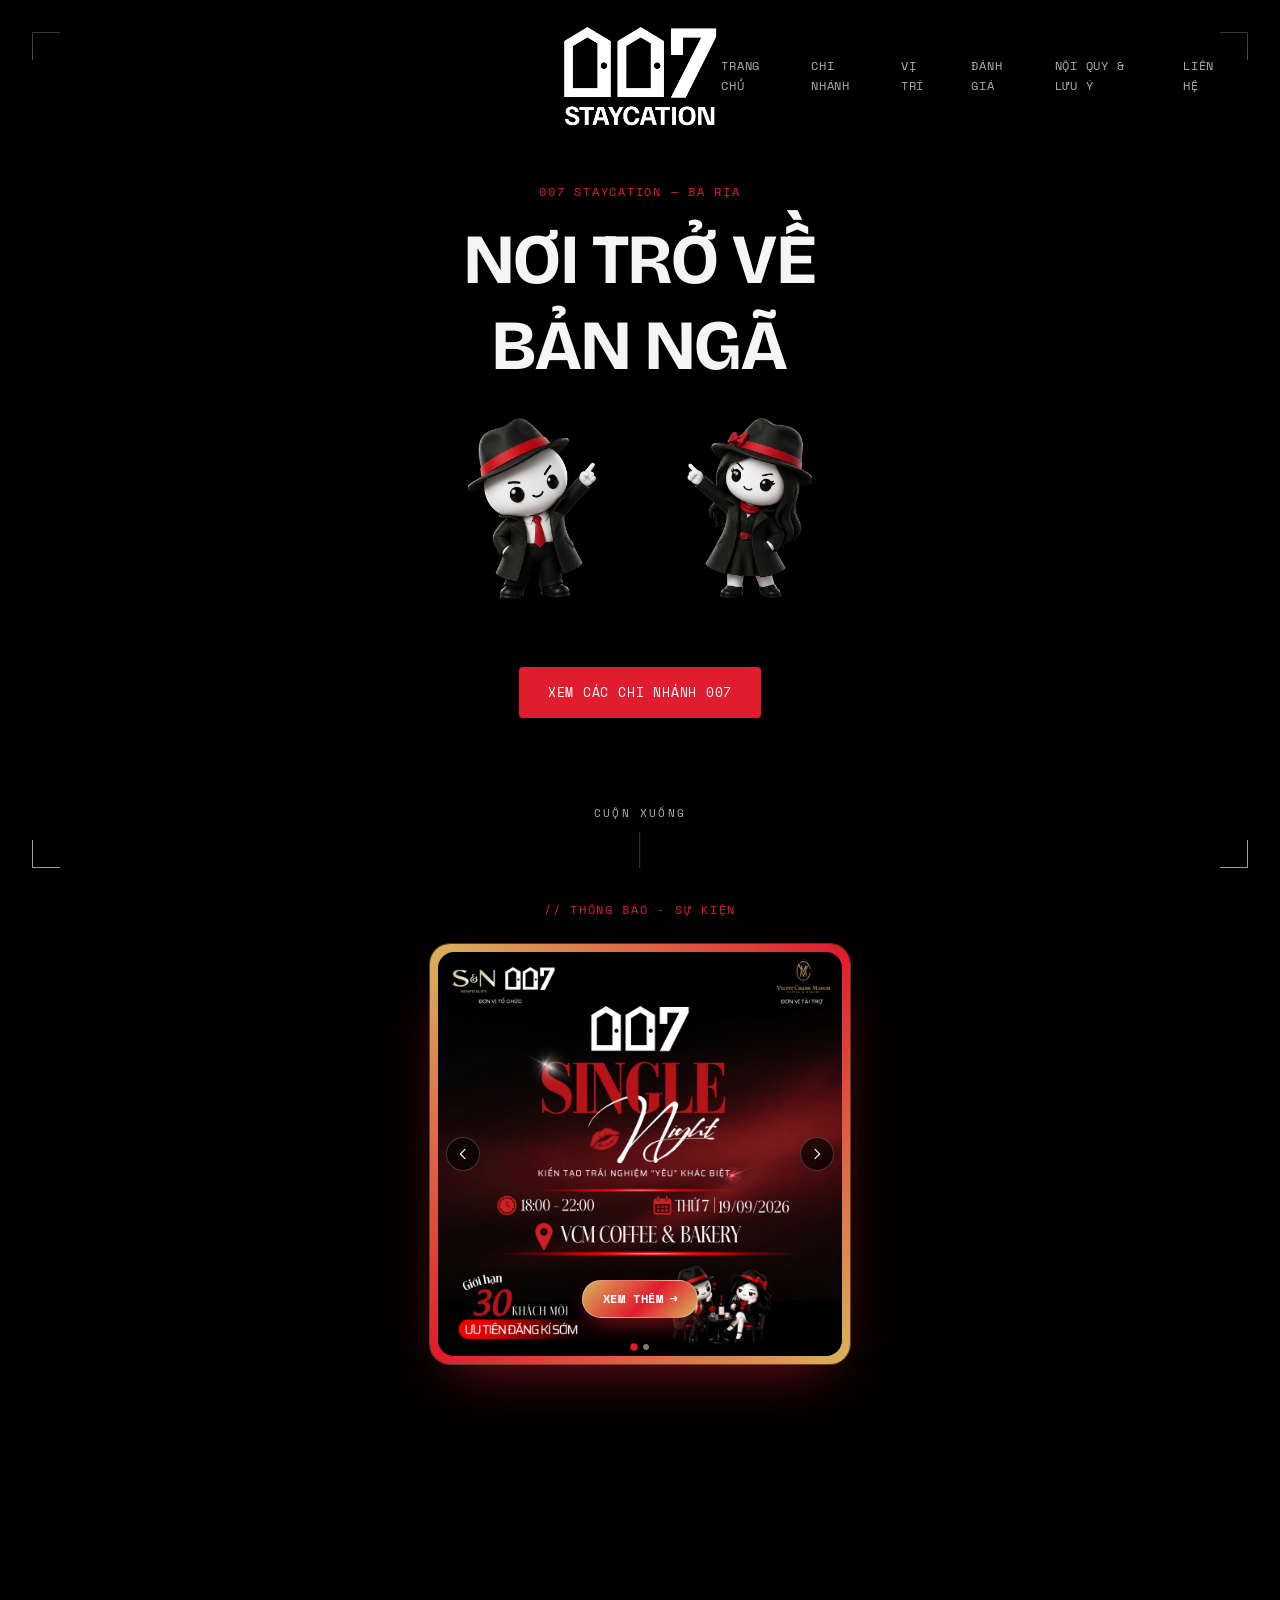
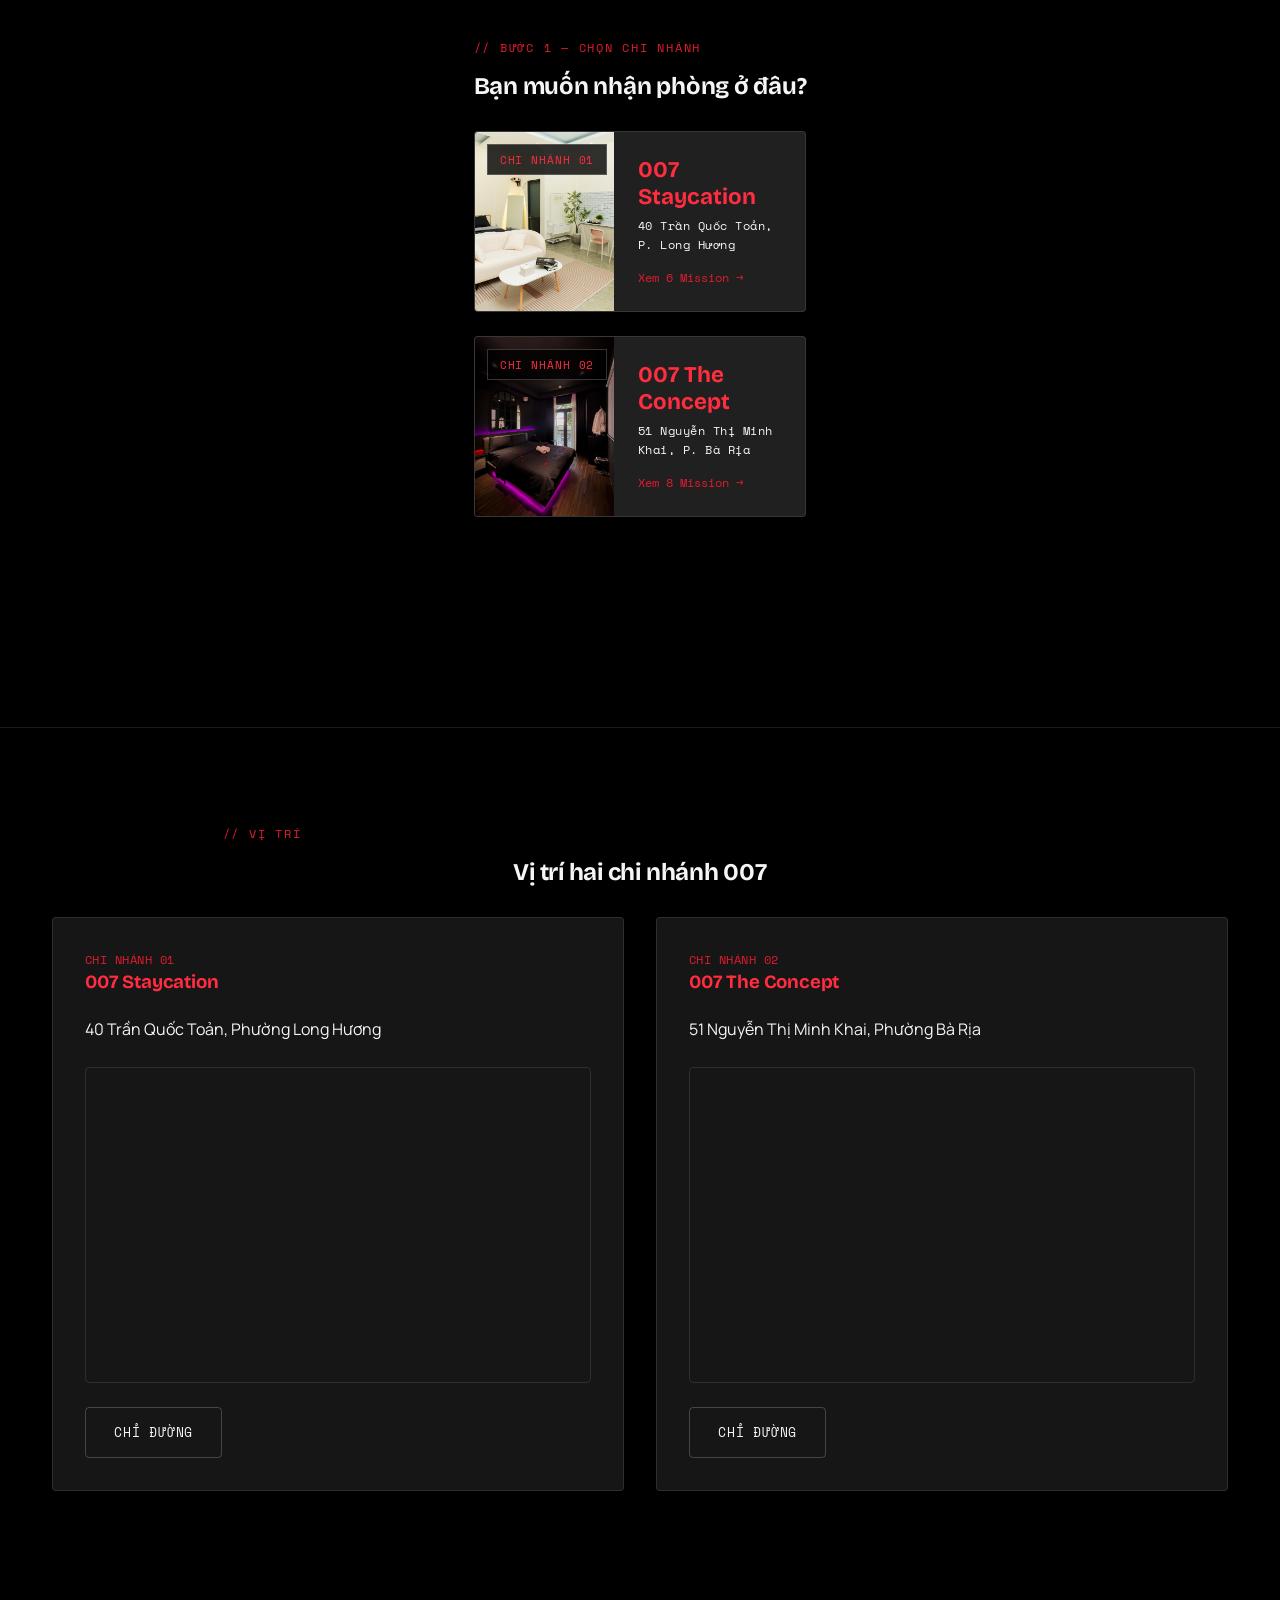
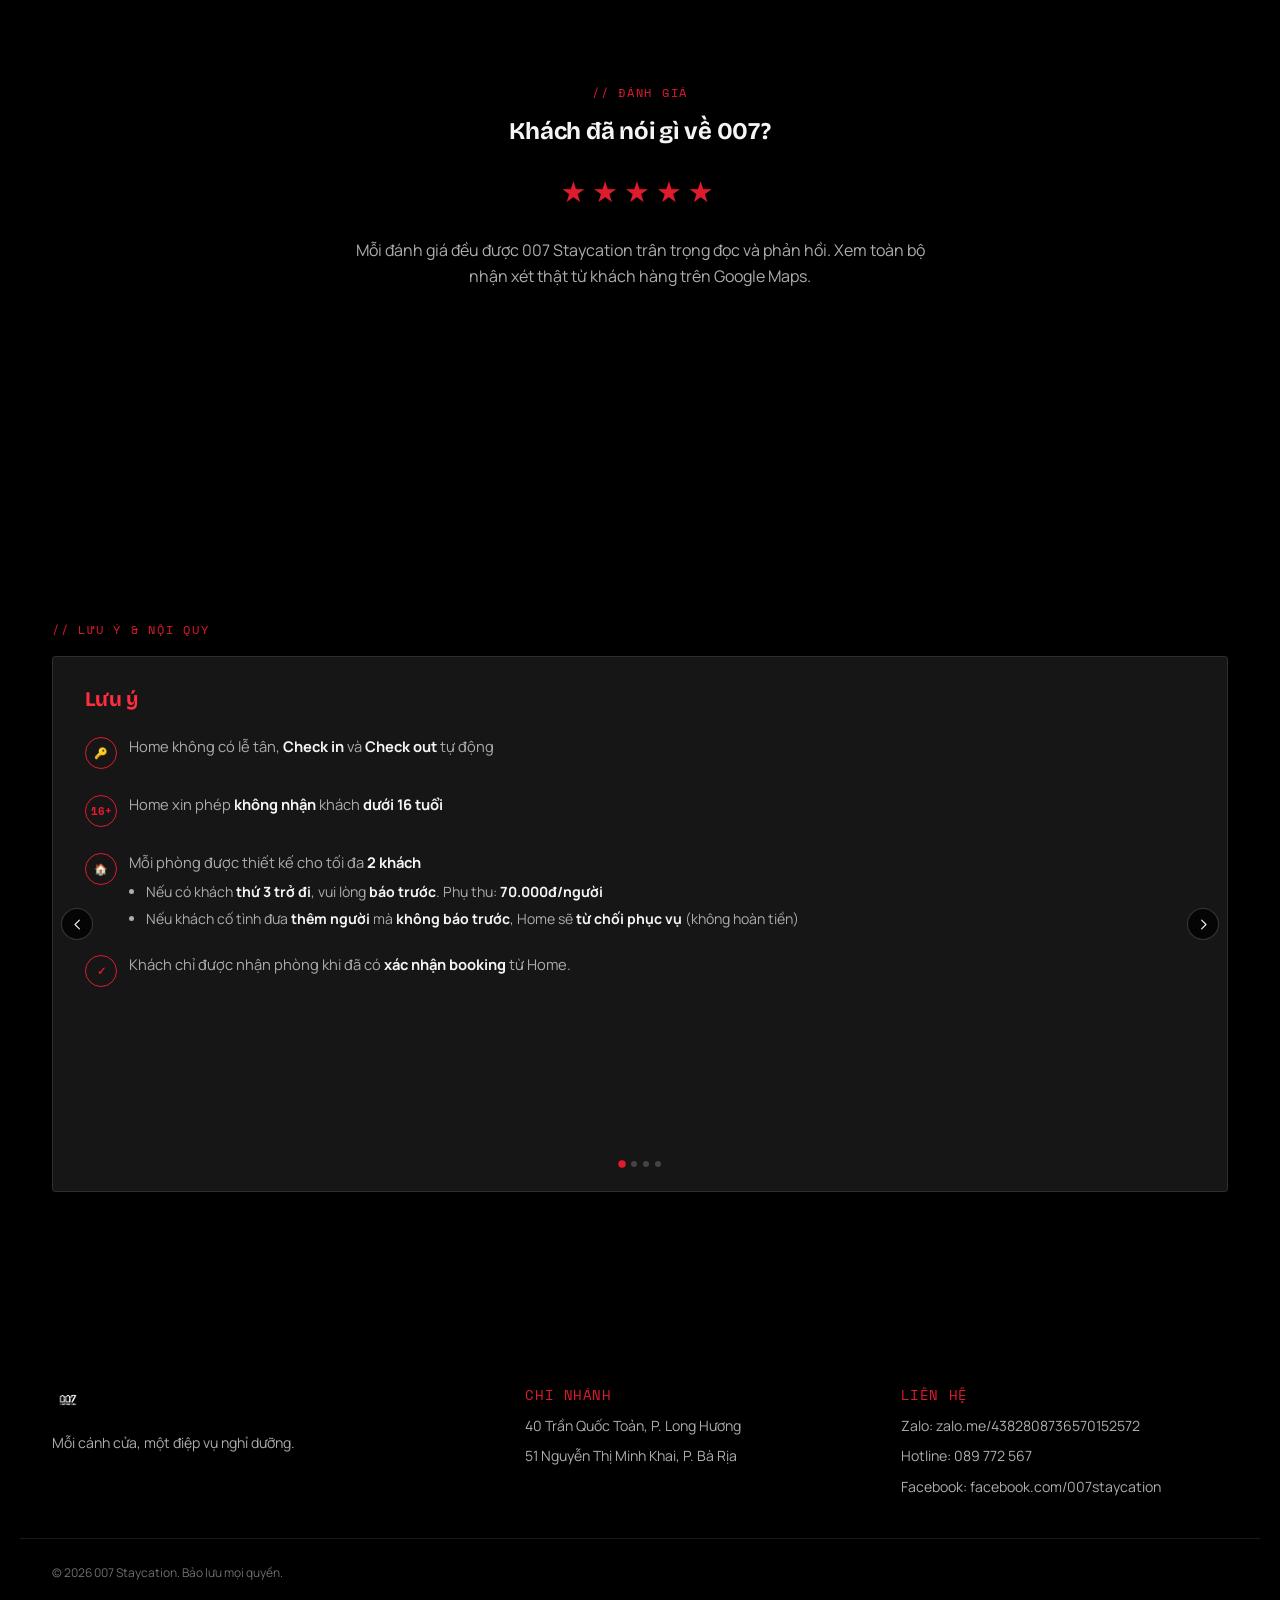
==== index.html @ 2ad13563 "Link the notice banner's mascot slide to the 007 Single Night event Adds prev/next arrows and dots s" ====
<!DOCTYPE html>
<html lang="vi">
<head>
<meta charset="UTF-8">
<meta name="viewport" content="width=device-width, initial-scale=1.0">
<title>007 Staycation — Bà Rịa | Mỗi cánh cửa, một điệp vụ nghỉ dưỡng</title>
<meta name="description" content="007 Staycation tại Bà Rịa — 2 chi nhánh, các phòng Mission 001-006, 007 DNA, 007 SOUL. Đặt phòng qua Zalo hoặc Facebook.">
<link rel="icon" href="assets/images/logo.png">
<link rel="preconnect" href="https://fonts.googleapis.com">
<link rel="preconnect" href="https://fonts.gstatic.com" crossorigin>
<link href="https://fonts.googleapis.com/css2?family=Bricolage+Grotesque:opsz,wght@12..96,400..800&family=Manrope:wght@400;500;600;700;800&family=Space+Mono:wght@400;700&display=swap" rel="stylesheet">
<link rel="stylesheet" href="css/style.css?v=14">
</head>
<body>

<div class="grain"></div>

<!-- NAV -->
<header class="nav" id="nav">
  <div class="nav__inner">
    <a href="#top" class="nav__brand">
      <img src="assets/images/logo-nav.png" alt="007 Staycation" class="nav__logo">
    </a>
    <nav class="nav__links" id="navLinks">
      <button class="nav__links-close" id="navLinksClose" aria-label="Đóng menu">✕</button>
      <a href="#top">Trang chủ</a>
      <a href="#missions">Chi nhánh</a>
      <a href="#location">Vị trí</a>
      <a href="#reviews">Đánh giá</a>
      <a href="#lien-quy-dinh">Nội quy &amp; Lưu ý</a>
      <a href="#lien-he">Liên hệ</a>
    </nav>
    <button class="nav__toggle" id="navToggle" aria-label="Mở menu" aria-expanded="false">
      <span></span><span></span><span></span>
    </button>
  </div>
</header>

<div id="homeView">

<!-- HERO -->
<section class="hero" id="top">
  <div class="hud-corners" aria-hidden="true">
    <span class="hud-corner hud-corner--tl"></span>
    <span class="hud-corner hud-corner--tr"></span>
    <span class="hud-corner hud-corner--bl"></span>
    <span class="hud-corner hud-corner--br"></span>
  </div>

  <div class="hero__content">
    <p class="tag reveal-line">007 STAYCATION — BÀ RỊA</p>
    <h1 class="hero__title">
      <span class="reveal-line"><span>NƠI TRỞ VỀ</span></span>
      <span class="reveal-line"><span>BẢN NGÃ</span></span>
    </h1>
    <img class="hero__mascot" src="assets/images/mascot-point-cropped.png" alt="007 Staycation">
    <div class="hero__actions reveal-line">
      <span>
        <a href="#missions" class="btn btn--primary">Xem các chi nhánh 007</a>
      </span>
    </div>
  </div>

  <a href="#missions" class="hero__scroll" aria-label="Cuộn xuống">
    <span class="hero__scroll-label">CUỘN XUỐNG</span>
    <span class="hero__scroll-line"></span>
  </a>
</section>

<!-- HOLIDAY PRICE-ADJUSTMENT NOTICE -->
<section class="notice">
  <div class="section-inner notice__inner">
    <p class="tag reveal-up">// THÔNG BÁO - SỰ KIỆN</p>
    <div class="notice__frame reveal-up">
      <div class="notice__slides">
        <a class="notice__slide notice__slide--link is-active" href="https://007-single-night.vercel.app" target="_blank" rel="noopener" aria-label="Đăng ký sự kiện 007 Single Night">
          <img src="assets/images/single-night-event-poster.webp" alt="007 Single Night — sự kiện kết nối độc thân, Thứ 7 19/09/2026, 18:00–22:00 tại VCM Coffee & Bakery, giới hạn 30 khách mời" loading="lazy">
          <span class="notice__cta">Xem thêm <span aria-hidden="true">→</span></span>
        </a>
        <img class="notice__slide" src="assets/images/holiday-notice-29-8-v2.jpg" alt="Thông báo điều chỉnh giá dịp lễ 2/9: tăng 20% so với giá cuối tuần, áp dụng từ Thứ Bảy 29.08.2026 đến hết Thứ Tư 02.09.2026" loading="lazy">
      </div>
      <button class="notice__arrow notice__arrow--prev" aria-label="Ảnh trước">
        <svg viewBox="0 0 24 24" fill="none"><path d="M15 5l-7 7 7 7" stroke="currentColor" stroke-width="1.8" stroke-linecap="round" stroke-linejoin="round"/></svg>
      </button>
      <button class="notice__arrow notice__arrow--next" aria-label="Ảnh sau">
        <svg viewBox="0 0 24 24" fill="none"><path d="M9 5l7 7-7 7" stroke="currentColor" stroke-width="1.8" stroke-linecap="round" stroke-linejoin="round"/></svg>
      </button>
      <div class="notice__dots">
        <span class="notice__dot is-active"></span>
        <span class="notice__dot"></span>
      </div>
    </div>
  </div>
</section>

<!-- MISSIONS / ROOMS -->
<section class="missions" id="missions">
  <div class="section-inner">

    <!-- STEP 1 — pick a branch -->
    <div class="branch-select" id="branchSelect">
      <p class="tag reveal-up">// BƯỚC 1 — CHỌN CHI NHÁNH</p>
      <h2 class="reveal-up">Bạn muốn nhận phòng ở đâu?</h2>
      <div class="branch-cards">
        <button class="branch-card reveal-up" data-branch="cn1">
          <span class="branch-card__media">
            <img class="branch-card__slide is-active" src="assets/images/rooms/cn1/mission-001-1.jpg" alt="007 Staycation — Mission 001" loading="lazy">
            <img class="branch-card__slide" src="assets/images/rooms/cn1/mission-002-1.jpg" alt="007 Staycation — Mission 002" loading="lazy">
            <img class="branch-card__slide" src="assets/images/rooms/cn1/mission-003-1.jpg" alt="007 Staycation — Mission 003" loading="lazy">
            <img class="branch-card__slide" src="assets/images/rooms/cn1/mission-004-1.jpg" alt="007 Staycation — Mission 004" loading="lazy">
            <img class="branch-card__slide" src="assets/images/rooms/cn1/mission-005-1.jpg" alt="007 Staycation — Mission 005" loading="lazy">
            <img class="branch-card__slide" src="assets/images/rooms/cn1/mission-006-1.jpg" alt="007 Staycation — Mission 006" loading="lazy">
            <span class="branch-card__badge mono">CHI NHÁNH 01</span>
          </span>
          <span class="branch-card__body">
            <span class="branch-card__name">007 Staycation</span>
            <span class="branch-card__addr mono">40 Trần Quốc Toản, P. Long Hương</span>
            <span class="branch-card__cta">Xem 6 Mission →</span>
          </span>
        </button>
        <img class="branch-select__mascot" src="assets/images/mascot-hero-cropped.png" alt="007 Staycation">
        <button class="branch-card reveal-up" data-branch="cn2">
          <span class="branch-card__media">
            <img class="branch-card__slide is-active" src="assets/images/rooms/cn2/mission-001-1.jpg" alt="007 The Concept — Mission 001" loading="lazy">
            <img class="branch-card__slide" src="assets/images/rooms/cn2/mission-002-1.jpg" alt="007 The Concept — Mission 002" loading="lazy">
            <img class="branch-card__slide" src="assets/images/rooms/cn2/mission-003-1.jpg" alt="007 The Concept — Mission 003" loading="lazy">
            <img class="branch-card__slide" src="assets/images/rooms/cn2/mission-004-1.jpg" alt="007 The Concept — Mission 004" loading="lazy">
            <img class="branch-card__slide" src="assets/images/rooms/cn2/mission-005-1.jpg" alt="007 The Concept — Mission 005" loading="lazy">
            <img class="branch-card__slide" src="assets/images/rooms/cn2/mission-006-1.jpg" alt="007 The Concept — Mission 006" loading="lazy">
            <img class="branch-card__slide" src="assets/images/rooms/cn2/007-dna-1.jpg" alt="007 The Concept — 007 DNA" loading="lazy">
            <img class="branch-card__slide" src="assets/images/rooms/cn2/007-soul-1.jpg" alt="007 The Concept — 007 SOUL" loading="lazy">
            <span class="branch-card__badge mono">CHI NHÁNH 02</span>
          </span>
          <span class="branch-card__body">
            <span class="branch-card__name">007 The Concept</span>
            <span class="branch-card__addr mono">51 Nguyễn Thị Minh Khai, P. Bà Rịa</span>
            <span class="branch-card__cta">Xem 8 Mission →</span>
          </span>
        </button>
      </div>
    </div>

  </div>
</section>

<section class="location-intro" id="location">
  <div class="section-inner location-intro__inner">
    <p class="tag reveal-up">// VỊ TRÍ</p>
  </div>
</section>

<!-- LOCATION -->
<section class="location">
  <div class="section-inner">
    <h2 class="reveal-up">Vị trí hai chi nhánh 007</h2>
    <div class="location-grid">
      <div class="location-card reveal-up">
        <p class="mono">CHI NHÁNH 01</p>
        <h3>007 Staycation</h3>
        <p class="location-card__addr">40 Trần Quốc Toản, Phường Long Hương</p>
        <div class="location-card__map">
          <iframe loading="lazy" src="https://www.google.com/maps?q=40+Tr%E1%BA%A7n+Qu%E1%BB%91c+To%E1%BA%A3n%2C+Ph%C6%B0%E1%BB%9Dng+Long+H%C6%B0%C6%A1ng%2C+B%C3%A0+R%E1%BB%8Ba&output=embed" width="100%" height="100%" style="border:0" allowfullscreen referrerpolicy="no-referrer-when-downgrade"></iframe>
        </div>
        <a class="btn btn--ghost" target="_blank" rel="noopener" href="https://www.google.com/maps/search/?api=1&query=40+Tr%E1%BA%A7n+Qu%E1%BB%91c+To%E1%BA%A3n%2C+Ph%C6%B0%E1%BB%9Dng+Long+H%C6%B0%C6%A1ng%2C+B%C3%A0+R%E1%BB%8Ba">Chỉ đường</a>
      </div>
      <div class="location-card reveal-up">
        <p class="mono">CHI NHÁNH 02</p>
        <h3>007 The Concept</h3>
        <p class="location-card__addr">51 Nguyễn Thị Minh Khai, Phường Bà Rịa</p>
        <div class="location-card__map">
          <iframe loading="lazy" src="https://www.google.com/maps?q=51+Nguy%E1%BB%85n+Th%E1%BB%8B+Minh+Khai%2C+Ph%C6%B0%E1%BB%9Dng+B%C3%A0+R%E1%BB%8Ba&output=embed" width="100%" height="100%" style="border:0" allowfullscreen referrerpolicy="no-referrer-when-downgrade"></iframe>
        </div>
        <a class="btn btn--ghost" target="_blank" rel="noopener" href="https://www.google.com/maps/place/007+THE+CONCEPT/@10.4949087,107.1770047,21z/data=!4m6!3m5!1s0x3175730e86748ba3:0x7bed665c73b1c5c8!8m2!3d10.4949997!4d107.1770003!16s%2Fg%2F11zgdgc2ll?entry=ttu&g_ep=EgoyMDI2MDcxOS4wIKXMDSoASAFQAw%3D%3D">Chỉ đường</a>
      </div>
    </div>
  </div>
</section>

<!-- REVIEWS -->
<section class="reviews" id="reviews">
  <div class="section-inner reviews__inner">
    <p class="tag reveal-up">// ĐÁNH GIÁ</p>
    <h2 class="reveal-up">Khách đã nói gì về 007?</h2>
    <div class="reviews__stars reveal-up" aria-hidden="true">★★★★★</div>
    <p class="reveal-up">Mỗi đánh giá đều được 007 Staycation trân trọng đọc và phản hồi. Xem toàn bộ nhận xét thật từ khách hàng trên Google Maps.</p>
    <div class="reviews__actions reveal-up">
      <a class="btn btn--primary" target="_blank" rel="noopener" href="https://www.google.com/maps/search/?api=1&query=007+Staycation+B%C3%A0+R%E1%BB%8Ba+Tr%E1%BA%A7n+Qu%E1%BB%91c+To%E1%BA%A3n">Đánh giá — 007 STAYCATION</a>
      <a class="btn btn--primary" target="_blank" rel="noopener" href="https://www.google.com/maps/place/007+THE+CONCEPT/@10.4949087,107.1770047,21z/data=!4m6!3m5!1s0x3175730e86748ba3:0x7bed665c73b1c5c8!8m2!3d10.4949997!4d107.1770003!16s%2Fg%2F11zgdgc2ll?entry=ttu&g_ep=EgoyMDI2MDcxOS4wIKXMDSoASAFQAw%3D%3D">Đánh giá — 007 THE CONCEPT</a>
    </div>
  </div>
</section>

<!-- LƯU Ý & NỘI QUY — same swipeable carousel as on each branch's rooms
     page, also surfaced here so visitors can check policies before ever
     picking a branch. -->
<section class="rules section-inner" id="lien-quy-dinh">
  <p class="tag reveal-up">// LƯU Ý &amp; NỘI QUY</p>
  <div class="rules-carousel">
    <div class="rules-carousel__track">

      <div class="rules-carousel__slide">
        <h3 class="rules-carousel__title">Lưu ý</h3>
        <ul class="rules-list rules-list--icons">
          <li><span class="rules-icon">🔑</span><span>Home không có lễ tân, <strong>Check in</strong> và <strong>Check out</strong> tự động</span></li>
          <li><span class="rules-icon">16+</span><span>Home xin phép <strong>không nhận</strong> khách <strong>dưới 16 tuổi</strong></span></li>
          <li><span class="rules-icon">🏠</span><span>Mỗi phòng được thiết kế cho tối đa <strong>2 khách</strong>
            <ul class="rules-sublist">
              <li>Nếu có khách <strong>thứ 3 trở đi</strong>, vui lòng <strong>báo trước</strong>. Phụ thu: <strong>70.000đ/người</strong></li>
              <li>Nếu khách cố tình đưa <strong>thêm người</strong> mà <strong>không báo trước</strong>, Home sẽ <strong>từ chối phục vụ</strong> (không hoàn tiền)</li>
            </ul>
          </span></li>
          <li><span class="rules-icon">✓</span><span>Khách chỉ được nhận phòng khi đã có <strong>xác nhận booking</strong> từ Home.</span></li>
        </ul>
      </div>

      <div class="rules-carousel__slide">
        <h3 class="rules-carousel__title">Nội quy</h3>
        <ol class="rules-list rules-list--numbered">
          <li><strong>CHECK IN - CHECK OUT</strong>
            <ul class="rules-sublist">
              <li><strong>Vui lòng</strong> cung cấp ảnh CCCD của 2 khách để làm thủ tục check-in</li>
              <li><strong>Check out đúng giờ</strong> — để tránh ảnh hưởng đến khách sau</li>
              <li>Check-out trễ (từ 10 phút trở lên): <strong>Phụ thu</strong> theo BẢNG PHỤ THU &amp; XỬ LÝ PHÁT SINH</li>
              <li>Khi check-out, <strong>vui lòng</strong> quay video tình trạng phòng để xác nhận, giúp tránh phát sinh không đáng có</li>
              <li>Trường hợp phát sinh vệ sinh đặc biệt sau check-out sẽ áp dụng theo mức xử lý theo BẢNG PHỤ THU &amp; XỬ LÝ PHÁT SINH</li>
            </ul>
          </li>
          <li><strong>KHÔNG vi phạm pháp luật</strong>
            <ul class="rules-sublist">
              <li><strong>KHÔNG</strong> sử dụng, tàng trữ chất kích thích, mại dâm, cờ bạc hoặc bất kỳ hành vi vi phạm pháp luật nào tại 007 Staycation.</li>
            </ul>
          </li>
          <li><strong>KHÔNG hút thuốc, sử dụng chất gây cháy nổ trong phòng</strong>
            <ul class="rules-sublist">
              <li>Nếu hút thuốc trong phòng: <strong>Phạt</strong> theo BẢNG PHỤ THU &amp; XỬ LÝ PHÁT SINH</li>
            </ul>
          </li>
        </ol>
      </div>

      <div class="rules-carousel__slide">
        <h3 class="rules-carousel__title">Nội quy (tiếp theo)</h3>
        <ol class="rules-list rules-list--numbered" start="4">
          <li><strong>NGHIÊM CẤM</strong> sử dụng vape, thuốc lá điện tử trong toàn bộ khu vực tại 007 Staycation
            <ul class="rules-sublist">
              <li>Nếu phát hiện, Home có quyền ngưng phục vụ và phối hợp cơ quan chức năng xử lý khi cần thiết</li>
            </ul>
          </li>
          <li><strong>Nấu ăn &amp; vệ sinh</strong>
            <ul class="rules-sublist">
              <li><strong>KHÔNG</strong> nấu ăn trong phòng (trừ phòng có bếp)</li>
              <li>Nếu sử dụng bếp, vui lòng giữ gìn vệ sinh, rửa sạch dụng cụ bếp và dọn dẹp sau khi sử dụng.</li>
            </ul>
          </li>
          <li><strong>Giữ gìn không gian chung</strong>
            <ul class="rules-sublist">
              <li><strong>KHÔNG</strong> mang đồ ăn nặng mùi, dầu mỡ lên giường, chăn, gối, thảm, rèm</li>
              <li><strong>Vui lòng</strong> bỏ rác đúng nơi quy định, không xả rác trong phòng, ban công và khu vực chung.</li>
              <li>Nếu phát sinh mùi hoặc vết bẩn khó xử lý: Phụ thu theo BẢNG PHỤ THU &amp; XỬ LÝ PHÁT SINH</li>
            </ul>
          </li>
          <li><strong>Nội thất &amp; tài sản</strong>
            <ul class="rules-sublist">
              <li><strong>KHÔNG</strong> tự ý di chuyển, thay đổi kết cấu, đóng đinh, dán keo hoặc treo đồ lên tường</li>
              <li>Nếu hư hỏng hoặc mất tài sản: <strong>bồi thường</strong> theo BẢNG PHỤ THU &amp; XỬ LÝ PHÁT SINH</li>
            </ul>
          </li>
        </ol>
      </div>

      <div class="rules-carousel__slide">
        <h3 class="rules-carousel__title">Bảng phụ thu &amp; xử lý phát sinh</h3>
        <ol class="rules-list rules-list--numbered">
          <li><strong>CHECK-IN / CHECK-OUT</strong>
            <ul class="rules-sublist">
              <li>Check-out trễ (từ 10 phút trở lên): Phụ thu <strong>100.000đ</strong></li>
            </ul>
          </li>
          <li><strong>VỆ SINH &amp; KHỬ MÙI</strong>
            <ul class="rules-sublist">
              <li>Ga giường/ chăn/ gối dính máu hoặc vết bẩn khó tẩy: <strong>200.000đ/món</strong></li>
              <li>Nệm dính máu hoặc vết bẩn khó tẩy: <strong>300.000đ/lần vệ sinh</strong></li>
              <li>Khăn dính máu hoặc vết bẩn khó tẩy: <strong>100.000đ/món</strong></li>
              <li>Hút thuốc trong phòng: <strong>300.000đ/lần</strong></li>
              <li>Phát sinh mùi nặng trong phòng (đồ ăn, dầu mỡ, chất gây mùi,...): Phụ thu theo mức độ xử lý thực tế</li>
            </ul>
          </li>
          <li><strong>THIẾT BỊ &amp; NỘI THẤT</strong>
            <ul class="rules-sublist">
              <li>Làm bể hoặc hư hỏng thiết bị điện tử / nội thất / đồ gia dụng: Tính theo chi phí sửa chữa hoặc thay mới thực tế</li>
              <li>Làm mất tài sản, vật dụng trong phòng: Bồi thường theo giá trị thực tế</li>
              <li>Tự ý thay đổi bố cục, dán keo, đóng đinh hoặc tác động lên tường / nội thất: Phụ thu theo tình trạng khắc phục thực tế</li>
            </ul>
          </li>
        </ol>
      </div>

    </div>
    <button class="rules-carousel__arrow rules-carousel__arrow--prev" aria-label="Trang trước">
      <svg viewBox="0 0 24 24" fill="none"><path d="M15 5l-7 7 7 7" stroke="currentColor" stroke-width="1.8" stroke-linecap="round" stroke-linejoin="round"/></svg>
    </button>
    <button class="rules-carousel__arrow rules-carousel__arrow--next" aria-label="Trang sau">
      <svg viewBox="0 0 24 24" fill="none"><path d="M9 5l7 7-7 7" stroke="currentColor" stroke-width="1.8" stroke-linecap="round" stroke-linejoin="round"/></svg>
    </button>
    <div class="rules-carousel__dots">
      <span class="rules-carousel__dot is-active"></span>
      <span class="rules-carousel__dot"></span>
      <span class="rules-carousel__dot"></span>
      <span class="rules-carousel__dot"></span>
    </div>
  </div>
</section>

<!-- FOOTER -->
<footer class="footer">
  <div class="section-inner footer__grid">
    <div>
      <img src="assets/images/logo.png" alt="007 Staycation" class="footer__logo">
      <p>Mỗi cánh cửa, một điệp vụ nghỉ dưỡng.</p>
    </div>
    <div>
      <p class="mono footer__heading">CHI NHÁNH</p>
      <p>40 Trần Quốc Toản, P. Long Hương</p>
      <p>51 Nguyễn Thị Minh Khai, P. Bà Rịa</p>
    </div>
    <div id="lien-he">
      <p class="mono footer__heading">LIÊN HỆ</p>
      <p><a href="https://zalo.me/4382808736570152572" target="_blank" rel="noopener">Zalo: zalo.me/4382808736570152572</a></p>
      <p><a href="tel:089772567">Hotline: 089 772 567</a></p>
      <p><a href="https://www.facebook.com/007staycation" target="_blank" rel="noopener">Facebook: facebook.com/007staycation</a></p>
    </div>
  </div>
  <div class="section-inner footer__bottom">
    <p>© 2026 007 Staycation. Bảo lưu mọi quyền.</p>
  </div>
</footer>

</div><!-- /homeView -->

<!-- ROOMS PAGE — shown full-screen after a branch is picked, replacing the homepage entirely -->
<section class="rooms-page" id="roomsView" hidden>
  <div class="section-inner">
    <button class="back-link mono" id="backToBranches">← Về trang chủ</button>
    <p class="tag" id="roomSelectBranchTag">// CHI NHÁNH 01</p>
    <h2 id="roomsPageTitle">007 Staycation</h2>
    <p class="branch-address mono" id="branchAddress">40 Trần Quốc Toản, Phường Long Hương</p>

    <!-- AVAILABILITY SEARCH — pick a date/time, see which Missions are free -->
    <div class="availability">
      <div class="availability__tabs" role="tablist">
        <button class="availability__tab is-active" data-mode="hour" role="tab" aria-selected="true">Theo giờ</button>
        <button class="availability__tab" data-mode="overnight" role="tab" aria-selected="false">Qua đêm</button>
        <button class="availability__tab" data-mode="day" role="tab" aria-selected="false">Theo ngày</button>
      </div>

      <div class="availability__form">
        <div class="availability__field availability__field--wide">
          <label>Nhận phòng</label>
          <div class="availability__date-group">
            <select id="availDay" aria-label="Ngày"></select>
            <select id="availMonth" aria-label="Tháng"></select>
            <select id="availYear" aria-label="Năm"></select>
          </div>
        </div>
        <div class="availability__field availability__field--wide" id="availFieldOut" hidden>
          <label>Trả phòng</label>
          <div class="availability__date-group">
            <select id="availOutDay" aria-label="Ngày"></select>
            <select id="availOutMonth" aria-label="Tháng"></select>
            <select id="availOutYear" aria-label="Năm"></select>
          </div>
        </div>
        <div class="availability__field" id="availFieldB">
          <label for="availTime" id="availFieldBLabel">Giờ vào</label>
          <select id="availTime"><!-- populated by JS: 00:00–23:30, mỗi 30 phút --></select>
        </div>
        <div class="availability__field" id="availFieldC">
          <label for="availDuration" id="availFieldCLabel">Số giờ nghỉ</label>
          <select id="availDuration"><!-- populated by JS: 3–12 giờ --></select>
          <select id="availTimeOut" hidden><!-- populated by JS: từ 09:00, mỗi 30 phút --></select>
        </div>
        <button class="btn btn--primary availability__submit" id="availSearchBtn">Tìm phòng trống</button>
      </div>

      <div class="availability__status mono" id="availStatus"></div>
      <p class="availability__note">* Đối với việc đặt phòng thời gian dài, vui lòng liên hệ trực tiếp để được ưu đãi giá.</p>
    </div>

    <div class="room-grid" id="roomGrid">
      <!-- populated by JS -->
    </div>

    <!-- LƯU Ý & NỘI QUY — swipeable carousel: Lưu ý / Nội quy (1) / Nội quy (2) / Bảng phụ thu -->
    <section class="rules">
      <p class="tag">// LƯU Ý &amp; NỘI QUY</p>
      <div class="rules-carousel">
        <div class="rules-carousel__track">

          <div class="rules-carousel__slide">
            <h3 class="rules-carousel__title">Lưu ý</h3>
            <ul class="rules-list rules-list--icons">
              <li><span class="rules-icon">🔑</span><span>Home không có lễ tân, <strong>Check in</strong> và <strong>Check out</strong> tự động</span></li>
              <li><span class="rules-icon">16+</span><span>Home xin phép <strong>không nhận</strong> khách <strong>dưới 16 tuổi</strong></span></li>
              <li><span class="rules-icon">🏠</span><span>Mỗi phòng được thiết kế cho tối đa <strong>2 khách</strong>
                <ul class="rules-sublist">
                  <li>Nếu có khách <strong>thứ 3 trở đi</strong>, vui lòng <strong>báo trước</strong>. Phụ thu: <strong>70.000đ/người</strong></li>
                  <li>Nếu khách cố tình đưa <strong>thêm người</strong> mà <strong>không báo trước</strong>, Home sẽ <strong>từ chối phục vụ</strong> (không hoàn tiền)</li>
                </ul>
              </span></li>
              <li><span class="rules-icon">✓</span><span>Khách chỉ được nhận phòng khi đã có <strong>xác nhận booking</strong> từ Home.</span></li>
            </ul>
          </div>

          <div class="rules-carousel__slide">
            <h3 class="rules-carousel__title">Nội quy</h3>
            <ol class="rules-list rules-list--numbered">
              <li><strong>CHECK IN - CHECK OUT</strong>
                <ul class="rules-sublist">
                  <li><strong>Vui lòng</strong> cung cấp ảnh CCCD của 2 khách để làm thủ tục check-in</li>
                  <li><strong>Check out đúng giờ</strong> — để tránh ảnh hưởng đến khách sau</li>
                  <li>Check-out trễ (từ 10 phút trở lên): <strong>Phụ thu</strong> theo BẢNG PHỤ THU &amp; XỬ LÝ PHÁT SINH</li>
                  <li>Khi check-out, <strong>vui lòng</strong> quay video tình trạng phòng để xác nhận, giúp tránh phát sinh không đáng có</li>
                  <li>Trường hợp phát sinh vệ sinh đặc biệt sau check-out sẽ áp dụng theo mức xử lý theo BẢNG PHỤ THU &amp; XỬ LÝ PHÁT SINH</li>
                </ul>
              </li>
              <li><strong>KHÔNG vi phạm pháp luật</strong>
                <ul class="rules-sublist">
                  <li><strong>KHÔNG</strong> sử dụng, tàng trữ chất kích thích, mại dâm, cờ bạc hoặc bất kỳ hành vi vi phạm pháp luật nào tại 007 Staycation.</li>
                </ul>
              </li>
              <li><strong>KHÔNG hút thuốc, sử dụng chất gây cháy nổ trong phòng</strong>
                <ul class="rules-sublist">
                  <li>Nếu hút thuốc trong phòng: <strong>Phạt</strong> theo BẢNG PHỤ THU &amp; XỬ LÝ PHÁT SINH</li>
                </ul>
              </li>
            </ol>
          </div>

          <div class="rules-carousel__slide">
            <h3 class="rules-carousel__title">Nội quy (tiếp theo)</h3>
            <ol class="rules-list rules-list--numbered" start="4">
              <li><strong>NGHIÊM CẤM</strong> sử dụng vape, thuốc lá điện tử trong toàn bộ khu vực tại 007 Staycation
                <ul class="rules-sublist">
                  <li>Nếu phát hiện, Home có quyền ngưng phục vụ và phối hợp cơ quan chức năng xử lý khi cần thiết</li>
                </ul>
              </li>
              <li><strong>Nấu ăn &amp; vệ sinh</strong>
                <ul class="rules-sublist">
                  <li><strong>KHÔNG</strong> nấu ăn trong phòng (trừ phòng có bếp)</li>
                  <li>Nếu sử dụng bếp, vui lòng giữ gìn vệ sinh, rửa sạch dụng cụ bếp và dọn dẹp sau khi sử dụng.</li>
                </ul>
              </li>
              <li><strong>Giữ gìn không gian chung</strong>
                <ul class="rules-sublist">
                  <li><strong>KHÔNG</strong> mang đồ ăn nặng mùi, dầu mỡ lên giường, chăn, gối, thảm, rèm</li>
                  <li><strong>Vui lòng</strong> bỏ rác đúng nơi quy định, không xả rác trong phòng, ban công và khu vực chung.</li>
                  <li>Nếu phát sinh mùi hoặc vết bẩn khó xử lý: Phụ thu theo BẢNG PHỤ THU &amp; XỬ LÝ PHÁT SINH</li>
                </ul>
              </li>
              <li><strong>Nội thất &amp; tài sản</strong>
                <ul class="rules-sublist">
                  <li><strong>KHÔNG</strong> tự ý di chuyển, thay đổi kết cấu, đóng đinh, dán keo hoặc treo đồ lên tường</li>
                  <li>Nếu hư hỏng hoặc mất tài sản: <strong>bồi thường</strong> theo BẢNG PHỤ THU &amp; XỬ LÝ PHÁT SINH</li>
                </ul>
              </li>
            </ol>
          </div>

          <div class="rules-carousel__slide">
            <h3 class="rules-carousel__title">Bảng phụ thu &amp; xử lý phát sinh</h3>
            <ol class="rules-list rules-list--numbered">
              <li><strong>CHECK-IN / CHECK-OUT</strong>
                <ul class="rules-sublist">
                  <li>Check-out trễ (từ 10 phút trở lên): Phụ thu <strong>100.000đ</strong></li>
                </ul>
              </li>
              <li><strong>VỆ SINH &amp; KHỬ MÙI</strong>
                <ul class="rules-sublist">
                  <li>Ga giường/ chăn/ gối dính máu hoặc vết bẩn khó tẩy: <strong>200.000đ/món</strong></li>
                  <li>Nệm dính máu hoặc vết bẩn khó tẩy: <strong>300.000đ/lần vệ sinh</strong></li>
                  <li>Khăn dính máu hoặc vết bẩn khó tẩy: <strong>100.000đ/món</strong></li>
                  <li>Hút thuốc trong phòng: <strong>300.000đ/lần</strong></li>
                  <li>Phát sinh mùi nặng trong phòng (đồ ăn, dầu mỡ, chất gây mùi,...): Phụ thu theo mức độ xử lý thực tế</li>
                </ul>
              </li>
              <li><strong>THIẾT BỊ &amp; NỘI THẤT</strong>
                <ul class="rules-sublist">
                  <li>Làm bể hoặc hư hỏng thiết bị điện tử / nội thất / đồ gia dụng: Tính theo chi phí sửa chữa hoặc thay mới thực tế</li>
                  <li>Làm mất tài sản, vật dụng trong phòng: Bồi thường theo giá trị thực tế</li>
                  <li>Tự ý thay đổi bố cục, dán keo, đóng đinh hoặc tác động lên tường / nội thất: Phụ thu theo tình trạng khắc phục thực tế</li>
                </ul>
              </li>
            </ol>
          </div>

        </div>
        <button class="rules-carousel__arrow rules-carousel__arrow--prev" aria-label="Trang trước">
          <svg viewBox="0 0 24 24" fill="none"><path d="M15 5l-7 7 7 7" stroke="currentColor" stroke-width="1.8" stroke-linecap="round" stroke-linejoin="round"/></svg>
        </button>
        <button class="rules-carousel__arrow rules-carousel__arrow--next" aria-label="Trang sau">
          <svg viewBox="0 0 24 24" fill="none"><path d="M9 5l7 7-7 7" stroke="currentColor" stroke-width="1.8" stroke-linecap="round" stroke-linejoin="round"/></svg>
        </button>
        <div class="rules-carousel__dots">
          <span class="rules-carousel__dot is-active"></span>
          <span class="rules-carousel__dot"></span>
          <span class="rules-carousel__dot"></span>
          <span class="rules-carousel__dot"></span>
        </div>
      </div>
    </section>

  </div>
</section>

<!-- BOOKING REQUEST MODAL — shown when a customer taps "BOOK PHÒNG" on a free room -->
<div class="booking-modal" id="bookingModal" hidden>
  <div class="booking-modal__backdrop" id="bookingModalBackdrop"></div>
  <div class="booking-modal__box" role="dialog" aria-modal="true" aria-labelledby="bookingModalTitle">
    <button class="booking-modal__close" id="bookingModalClose" aria-label="Đóng">✕</button>
    <p class="tag mono">// PHIẾU YÊU CẦU ĐẶT PHÒNG</p>
    <h3 id="bookingModalTitle">Xác nhận thông tin</h3>
    <div class="booking-modal__details">
      <div><span>Mã Phòng</span><strong id="bkRoomCode">—</strong></div>
      <div><span>Ngày và giờ checkin</span><strong id="bkCheckin">—</strong></div>
      <div><span>Ngày và giờ checkout</span><strong id="bkCheckout">—</strong></div>
      <div id="bkBasePriceRow" hidden><span>Giá phòng</span><strong id="bkBasePrice">—</strong></div>
      <div id="bkHolidayRow" hidden><span>Phụ thu lễ</span><strong id="bkHoliday">—</strong></div>
      <div><span>Thành tiền</span><strong id="bkTotal">—</strong></div>
    </div>
    <div class="booking-modal__actions">
      <button class="btn btn--ghost" id="bkCopyBtn">Copy nội dung</button>
      <a class="btn btn--primary" id="bkZaloBtn" target="_blank" rel="noopener" href="https://zalo.me/4382808736570152572">Gửi qua Zalo</a>
      <a class="btn btn--primary" id="bkMessengerBtn" target="_blank" rel="noopener" href="https://m.me/007Staycation">Gửi qua Messenger</a>
    </div>
    <img class="booking-modal__hint-img" src="assets/images/chot-don.png" alt="Thử không đặt coi">
    <p class="booking-modal__copied" id="bkCopiedNote" hidden>Đã copy nội dung phiếu!</p>
  </div>
</div>

<script src="js/main.js?v=32"></script>
</body>
</html>
---- css/style.css ----
/* ============================================================
   007 STAYCATION — Design tokens
   ============================================================ */
:root{
  /* Color — black / white / red, 007 mission-dossier palette */
  --bg:            #000000;
  --bg-elevated:   #161616;
  --bg-elevated-2: #202020;
  --line:          rgba(255,255,255,0.10);
  --line-strong:   rgba(255,255,255,0.20);
  --fg:            #f5f5f5;
  --fg-muted:      #adadad;
  --fg-dim:        #6e6e6e;
  --accent:        #e01b2e;
  --accent-strong: #ff2d3f;
  --accent-ink:    #ffffff;

  /* Type */
  --font-display: 'Bricolage Grotesque', system-ui, sans-serif;
  --font-body:    'Manrope', system-ui, sans-serif;
  --font-mono:    'Space Mono', ui-monospace, monospace;

  --fs-hero: clamp(2.6rem, 3vw + 2rem, 5.6rem);
  --fs-h2:   clamp(2rem, 1.4vw + 1.6rem, 3.1rem);
  --fs-h3:   clamp(1.3rem, 0.6vw + 1.1rem, 1.7rem);
  --fs-body: 1rem;
  --fs-small: 0.85rem;

  /* Spacing */
  --space-1: 8px;
  --space-2: 16px;
  --space-3: 24px;
  --space-4: 32px;
  --space-5: 48px;
  --space-6: 64px;
  --space-7: 96px;
  --space-8: 140px;

  --radius: 4px;
  --ease: cubic-bezier(.19,1,.22,1);
}

*,*::before,*::after{ box-sizing:border-box; }
/* overflow-x:hidden must live on <html>, not <body> — Safari/iOS disables
   position:sticky on any descendant when the horizontal-scroll clip sits on
   body instead, which silently broke the pinned hero video on iPhone while
   working fine on desktop Chrome. */
html{ scroll-behavior:smooth; overflow-x:hidden; }
@media (prefers-reduced-motion: reduce){
  html{ scroll-behavior:auto; }
  *,*::before,*::after{ animation-duration:0.01ms !important; animation-iteration-count:1 !important; transition-duration:0.01ms !important; scroll-behavior:auto !important; }
}

body{
  margin:0;
  background:var(--bg);
  color:var(--fg);
  font-family:var(--font-body);
  font-size:var(--fs-body);
  line-height:1.6;
  -webkit-font-smoothing:antialiased;
}

img{ max-width:100%; display:block; }
a{ color:inherit; text-decoration:none; }
h1,h2,h3{ font-family:var(--font-display); font-weight:700; line-height:1.05; margin:0 0 var(--space-3); letter-spacing:-0.01em; }
p{ margin:0 0 var(--space-3); color:var(--fg-muted); max-width:60ch; }
.mono{ font-family:var(--font-mono); letter-spacing:0.04em; }

.section-inner{
  max-width:1240px;
  margin:0 auto;
  padding:var(--space-7) var(--space-4);
}

.tag{
  font-family:var(--font-mono);
  font-size:0.78rem;
  letter-spacing:0.14em;
  color:var(--accent);
  text-transform:uppercase;
  margin-bottom:var(--space-2);
}

/* Faint film-grain overlay for texture, matches moody photo tone */
.grain{
  position:fixed; inset:0; z-index:999; pointer-events:none;
  opacity:0.035; mix-blend-mode:overlay;
  background-image:url("data:image/svg+xml,%3Csvg xmlns='http://www.w3.org/2000/svg' width='120' height='120'%3E%3Cfilter id='n'%3E%3CfeTurbulence type='fractalNoise' baseFrequency='0.9' numOctaves='2' stitchTiles='stitch'/%3E%3C/filter%3E%3Crect width='100%25' height='100%25' filter='url(%23n)'/%3E%3C/svg%3E");
}

/* ============================================================
   Buttons
   ============================================================ */
.btn{
  display:inline-flex; align-items:center; justify-content:center;
  padding:14px 28px;
  font-family:var(--font-mono);
  font-size:0.82rem;
  letter-spacing:0.06em;
  text-transform:uppercase;
  border-radius:var(--radius);
  border:1px solid transparent;
  cursor:pointer;
  transition:transform 0.25s var(--ease), background 0.25s var(--ease), border-color .25s var(--ease), color .25s var(--ease);
}
.btn--primary{ background:var(--accent); color:var(--accent-ink); }
.btn--primary:hover{ background:var(--accent-strong); transform:translateY(-2px); }
.btn--ghost{ background:transparent; color:var(--fg); border-color:var(--line-strong); }
.btn--ghost:hover{ border-color:var(--accent); color:var(--accent); transform:translateY(-2px); }
.btn:focus-visible, a:focus-visible, button:focus-visible{ outline:2px solid var(--accent); outline-offset:3px; }

/* ============================================================
   Nav
   ============================================================ */
.nav{
  position:fixed; top:0; left:0; right:0; z-index:200;
  background:linear-gradient(to bottom, rgba(0,0,0,0.85), transparent);
  transition:background .3s var(--ease);
}
.nav.is-scrolled{ background:rgba(0,0,0,0.92); backdrop-filter:blur(10px); border-bottom:1px solid var(--line); }
/* Anchor-jump targets need room reserved for the fixed nav, otherwise
   scrolling to them (via the hero button, nav links, or scrollIntoView in
   JS) lands their top edge exactly under the nav bar instead of below it. */
#top, #missions, #location, #reviews, #lien-quy-dinh, #lien-he{ scroll-margin-top:160px; }
.nav__inner{
  max-width:1240px; margin:0 auto; padding:22px var(--space-4) 14px;
  display:grid; grid-template-columns:1fr auto 1fr; align-items:center;
}
.nav__brand{ grid-column:2; justify-self:center; }
.nav__logo{ height:108px; width:auto; }
.nav__links{ grid-column:3; justify-self:end; display:flex; align-items:center; gap:var(--space-4); }
.nav__links a{
  font-family:var(--font-mono); font-size:0.78rem; letter-spacing:0.06em; text-transform:uppercase;
  color:var(--fg-muted); transition:color .2s;
}
.nav__links a:hover{ color:var(--accent); }
.nav__toggle{ grid-column:3; justify-self:end; display:none; flex-direction:column; gap:5px; background:none; border:none; cursor:pointer; padding:8px; }
.nav__toggle span{ width:22px; height:2px; background:var(--fg); display:block; }
.nav__links-close{ display:none; }

/* ============================================================
   HUD corner brackets — signature motif
   ============================================================ */
.hud-corners{ position:absolute; inset:var(--space-4); pointer-events:none; z-index:5; }
.hud-corner{ position:absolute; width:28px; height:28px; border-color:var(--accent); opacity:0.65; }
.hud-corner--tl{ top:0; left:0; border-top:1.5px solid; border-left:1.5px solid; }
.hud-corner--tr{ top:0; right:0; border-top:1.5px solid; border-right:1.5px solid; }
.hud-corner--bl{ bottom:0; left:0; border-bottom:1.5px solid; border-left:1.5px solid; }
.hud-corner--br{ bottom:0; right:0; border-bottom:1.5px solid; border-right:1.5px solid; }

/* ============================================================
   Hero — static mascot art, no video/sticky pinning.
   ============================================================ */
.hero{
  position:relative; min-height:100vh; min-height:100dvh; min-height:var(--real-vh, 100vh);
  display:flex; flex-direction:column; align-items:center; justify-content:center;
  text-align:center; overflow:hidden; padding:var(--space-4);
}
.hero__content{ position:relative; z-index:2; max-width:900px; display:flex; flex-direction:column; align-items:center; }
.hero__title{ font-size:var(--fs-hero); line-height:1.22; }
.hero__title span span{ display:inline-block; }
.hero__mascot{
  width:82%; max-width:420px; aspect-ratio:1254/834; object-fit:contain;
  margin:-8px 0 var(--space-4);
}
.hero__actions{ display:flex; justify-content:center; }
.hero__actions > span{ display:flex; gap:var(--space-2); flex-wrap:wrap; justify-content:center; }

/* reveal-line: text mask reveal used for hero */
.reveal-line{ overflow:hidden; display:block; }
.reveal-line > span{ display:inline-block; transform:translateY(110%); transition:transform 1s var(--ease); }
.reveal-line.is-visible > span{ transform:translateY(0); }
/* Once revealed, drop the clipping mask — some Vietnamese combining marks
   (e.g. "Ề") render taller than the font's own line-height box and were
   getting cut off at the top by the overflow:hidden used for the slide-in. */
.reveal-line.is-visible{ overflow:visible; }

.hero__scroll{
  position:absolute; bottom:var(--space-4); left:50%; transform:translateX(-50%);
  z-index:2; display:flex; flex-direction:column; align-items:center; gap:10px;
}
.hero__scroll-label{ font-family:var(--font-mono); font-size:0.68rem; letter-spacing:0.2em; color:var(--fg-muted); }
.hero__scroll-line{ width:1px; height:36px; background:var(--line-strong); position:relative; overflow:hidden; }
.hero__scroll-line::after{
  content:''; position:absolute; top:-100%; left:0; width:100%; height:100%; background:var(--accent);
  animation:scrollLine 1.8s ease-in-out infinite;
}
@keyframes scrollLine{ 0%{ top:-100%; } 60%{ top:100%; } 100%{ top:100%; } }

/* ============================================================
   Scroll reveal (generic)
   ============================================================ */
.reveal-up{ opacity:0; transform:translateY(28px); transition:opacity .8s var(--ease), transform .8s var(--ease); }
.reveal-up.is-visible{ opacity:1; transform:translateY(0); }

/* ============================================================
   Holiday price-adjustment notice
   ============================================================ */
.notice{ position:relative; z-index:1; padding-top:0; }
.notice__inner{
  padding-top:0; padding-bottom:var(--space-6);
  display:flex; flex-direction:column; align-items:center; text-align:center;
}
.notice__inner .tag{ margin-bottom:var(--space-3); }
.notice__frame{
  position:relative; width:100%; max-width:420px; padding:8px;
  border-radius:calc(var(--radius) * 5);
  background:linear-gradient(135deg, #d9b45c, var(--accent) 50%, #d9b45c);
  box-shadow:0 0 0 1px rgba(217,180,92,0.35), 0 24px 60px -24px rgba(224,27,46,0.6);
}
.notice__slides{ position:relative; width:100%; aspect-ratio:1/1; border-radius:calc(var(--radius) * 4); overflow:hidden; }
.notice__slide{ position:absolute; inset:0; width:100%; height:100%; object-fit:cover; opacity:0; pointer-events:none; transition:opacity 1.2s ease; }
.notice__slide.is-active{ opacity:1; pointer-events:auto; }
.notice__slide--link{ display:block; }
.notice__slide--link img{ display:block; width:100%; height:100%; object-fit:cover; }
.notice__cta{
  position:absolute; left:50%; bottom:38px; transform:translateX(-50%);
  display:inline-flex; align-items:center; gap:6px; white-space:nowrap;
  padding:9px 20px; border-radius:999px;
  background:linear-gradient(135deg, #d9b45c, var(--accent) 55%, #d9b45c);
  border:1px solid rgba(255,255,255,0.35);
  color:#fff; font-family:var(--font-mono); font-size:0.72rem; font-weight:700;
  letter-spacing:0.05em; text-transform:uppercase;
  box-shadow:0 10px 24px -8px rgba(224,27,46,0.75);
  transition:transform .2s var(--ease), box-shadow .2s ease;
}
.notice__slide--link:hover .notice__cta, .notice__slide--link:focus-visible .notice__cta{
  transform:translateX(-50%) translateY(-2px);
  box-shadow:0 14px 28px -8px rgba(224,27,46,0.9);
}
.notice__arrow{
  position:absolute; top:50%; transform:translateY(-50%); z-index:2;
  width:34px; height:34px; border-radius:50%; border:1px solid var(--line-strong);
  background:rgba(0,0,0,0.65); color:var(--fg); display:flex; align-items:center; justify-content:center;
  cursor:pointer; transition:border-color .2s, background .2s;
}
.notice__arrow svg{ width:16px; height:16px; }
.notice__arrow:hover{ border-color:var(--accent); background:rgba(0,0,0,0.9); color:var(--accent); }
.notice__arrow--prev{ left:16px; }
.notice__arrow--next{ right:16px; }
.notice__dots{ position:absolute; left:0; right:0; bottom:14px; z-index:2; display:flex; justify-content:center; gap:6px; }
.notice__dot{ width:6px; height:6px; border-radius:50%; background:rgba(245,241,232,0.5); transition:background .2s, transform .2s; cursor:pointer; }
.notice__dot.is-active{ background:var(--accent); transform:scale(1.25); }

/* ============================================================
   Missions / Rooms
   ============================================================ */
.missions{
  position:relative; z-index:1; min-height:100vh;
  display:flex; flex-direction:column; justify-content:center;
  background:transparent; border-bottom:1px solid var(--line);
}

/* ---------- Rooms page — full-screen view shown after picking a branch,
   replacing the homepage (hero/about/etc.) entirely, per the booking-site
   reference: nav stays, everything else is swapped for just this branch's rooms. */
.rooms-page{ background:var(--bg); min-height:100vh; }
.rooms-page .section-inner{ padding-top:calc(var(--space-7) + var(--space-3)); }
.rooms-page h2{ margin-bottom:var(--space-2); color:var(--accent-strong); }

/* ---------- Step 1 — branch cards ---------- */
.branch-cards{
  display:grid; grid-template-columns:repeat(auto-fit, minmax(280px, 1fr));
  gap:var(--space-3); margin-top:var(--space-4);
}
/* Sits between the two cards once they stack on mobile; on desktop the
   cards run side by side with no natural gap to put it in, so it's hidden
   there — see the max-width:720px override below. */
.branch-select__mascot{ display:none; }
.branch-card{
  background:var(--bg-elevated-2); border:1px solid var(--line); border-radius:var(--radius);
  overflow:hidden; text-align:left; cursor:pointer; padding:0;
  display:flex; flex-direction:row; align-items:stretch;
  transition:border-color .3s, transform .3s var(--ease);
}
.branch-card:hover{ border-color:var(--accent); transform:translateY(-4px); }
.branch-card__media{ position:relative; display:block; flex:0 0 42%; overflow:hidden; }
.branch-card__slide{
  position:absolute; inset:0; width:100%; height:100%; object-fit:cover;
  opacity:0; transition:opacity 1.2s ease, transform .6s var(--ease);
}
.branch-card__slide.is-active{ opacity:1; }
.branch-card:hover .branch-card__slide.is-active{ transform:scale(1.06); }
.branch-card__badge{
  position:absolute; top:12px; left:12px; background:rgba(0,0,0,0.8);
  border:1px solid var(--line-strong); padding:6px 12px; font-size:0.7rem;
  letter-spacing:0.08em; color:var(--accent-strong);
}
.branch-card__body{ flex:1; display:flex; flex-direction:column; justify-content:center; gap:6px; padding:var(--space-3); min-width:0; }
.branch-card__name{ font-family:var(--font-display); font-size:1.4rem; color:var(--accent-strong); font-weight:700; }
.branch-card__addr{ color:var(--fg); font-size:0.78rem; }
.branch-card__cta{ margin-top:8px; font-family:var(--font-mono); font-size:0.78rem; color:var(--accent); }

/* ---------- Step 2 — room grid ---------- */
.back-link{
  background:none; border:none; color:var(--fg-muted); cursor:pointer;
  font-size:0.78rem; letter-spacing:0.06em; padding:0; margin-bottom:var(--space-3);
  transition:color .2s;
}
.back-link:hover{ color:var(--accent); }
.branch-address{ color:var(--fg); font-size:0.8rem; margin-bottom:var(--space-4); }

/* ---------- Availability search — "which Missions are free right now" ---------- */
.availability{
  background:var(--bg-elevated); border:1px solid var(--line-strong); border-radius:var(--radius);
  padding:18px; margin-bottom:var(--space-4);
}
.availability__tabs{ display:grid; grid-template-columns:repeat(3,1fr); gap:6px; margin-bottom:14px; }
.availability__tab{
  background:var(--bg-elevated-2); border:1px solid var(--line-strong); color:var(--fg-muted);
  padding:8px 6px; border-radius:999px; cursor:pointer; font-size:0.78rem; text-align:center;
  transition:border-color .2s, color .2s, background .2s;
}
.availability__tab.is-active{ background:var(--accent); border-color:var(--accent); color:var(--accent-ink); font-weight:600; }
.availability__tab:not(.is-active):hover{ border-color:var(--accent); color:var(--accent); }

.availability__form{ display:flex; gap:12px; align-items:flex-end; flex-wrap:wrap; }
.availability__field{ display:flex; flex-direction:column; gap:5px; flex:1 1 100px; min-width:0; }
.availability__field--wide{ flex-basis:100%; }
.availability__field[hidden]{ display:none; }
.availability__field label{ font-size:0.7rem; color:var(--fg-dim); letter-spacing:0.04em; }
.availability__field input, .availability__field select{
  background:var(--bg); border:1px solid var(--line-strong); color:var(--fg);
  padding:8px 10px; border-radius:var(--radius); font-family:var(--font-body); font-size:0.86rem;
  min-height:38px; color-scheme:dark;
}
.availability__field input:focus, .availability__field select:focus{ outline:2px solid var(--accent); outline-offset:1px; }
.availability__submit{ min-height:38px; margin:2px auto 0; }
/* color-scheme alone doesn't reliably darken the native <option> listbox in
   every browser — set the option colors directly so the dropdown text stays
   readable instead of light-on-white. */
.availability__field select option{
  background:var(--bg-elevated); color:var(--fg);
}

/* One joined date field (Ngày | Tháng | Năm) — order is fixed regardless of
   the visitor's browser/OS locale, unlike a native <input type="date">. */
.availability__date-group{
  display:flex; align-items:stretch;
  background:var(--bg); border:1px solid var(--line-strong); border-radius:var(--radius);
  overflow:hidden; min-height:38px;
}
.availability__date-group select{
  min-width:0; border:none; background:transparent; border-radius:0;
  min-height:auto; padding:8px 6px; text-align:center;
  border-right:1px solid var(--line-strong);
}
.availability__date-group select:last-child{ border-right:none; }
.availability__date-group select:focus{ outline-offset:-2px; }
.availability__date-group select:nth-child(1){ flex:0 0 22%; }
.availability__date-group select:nth-child(2){ flex:0 0 28%; }
.availability__date-group select:nth-child(3){ flex:1 1 auto; }

.availability__status{ margin-top:10px; font-size:0.78rem; color:var(--accent); min-height:1.2em; }
.availability__note{ margin-top:10px; font-size:0.72rem; color:var(--fg-dim); line-height:1.4; }

.room-grid{ display:grid; grid-template-columns:repeat(auto-fill, minmax(280px, 1fr)); gap:var(--space-3); }

/* ---------- Lưu ý & Nội quy — swipeable policy carousel ---------- */
.rules{ margin-top:var(--space-6); }
.rules-carousel{
  position:relative; background:var(--bg-elevated); border:1px solid var(--line);
  border-radius:var(--radius); overflow:hidden;
}
.rules-carousel__track{ display:flex; touch-action:pan-y; transition:transform .45s var(--ease); }
.rules-carousel__slide{
  flex:0 0 100%; min-width:0; padding:var(--space-4); max-height:min(70vh, 560px); overflow-y:auto;
}
.rules-carousel__title{ color:var(--accent-strong); font-size:1.3rem; margin-bottom:var(--space-3); }
.rules-list{ list-style:none; margin:0; padding:0; display:flex; flex-direction:column; gap:var(--space-3); }
.rules-list--icons > li{ display:flex; align-items:flex-start; gap:12px; color:var(--fg-muted); font-size:0.92rem; line-height:1.5; }
.rules-list--icons strong{ color:var(--fg); }
.rules-icon{
  flex:0 0 auto; width:32px; height:32px; border-radius:50%; border:1.5px solid var(--accent);
  display:flex; align-items:center; justify-content:center; font-size:0.68rem; font-weight:700;
  color:var(--accent); font-family:var(--font-mono); margin-top:2px;
}
.rules-list--numbered{ margin:0; padding-left:1.2em; display:flex; flex-direction:column; gap:var(--space-3); }
.rules-list--numbered > li{ color:var(--fg); font-size:0.95rem; }
.rules-sublist{
  list-style:disc; padding-left:1.2em; margin:8px 0 0; display:flex; flex-direction:column; gap:6px;
  font-weight:400; color:var(--fg-muted); font-size:0.88rem; line-height:1.5;
}
.rules-sublist strong{ color:var(--fg); font-weight:700; }
.rules-carousel__arrow{
  position:absolute; top:50%; transform:translateY(-50%); z-index:3;
  width:32px; height:32px; border-radius:50%; background:rgba(0,0,0,0.75); border:1px solid var(--line-strong);
  color:var(--fg); display:flex; align-items:center; justify-content:center;
  cursor:pointer; transition:border-color .2s, background .2s;
}
.rules-carousel__arrow svg{ width:15px; height:15px; }
.rules-carousel__arrow:hover{ border-color:var(--accent); background:rgba(0,0,0,0.9); color:var(--accent); }
.rules-carousel__arrow--prev{ left:8px; }
.rules-carousel__arrow--next{ right:8px; }
.rules-carousel__dots{ display:flex; justify-content:center; gap:6px; padding:0 0 var(--space-3); }
.rules-carousel__dot{ width:6px; height:6px; border-radius:50%; background:var(--line-strong); transition:background .2s, transform .2s; }
.rules-carousel__dot.is-active{ background:var(--accent); transform:scale(1.25); }
.room-card{
  background:var(--bg-elevated-2); border:1px solid var(--line); border-radius:var(--radius);
  overflow:hidden; position:relative; transition:border-color .3s;
}
.room-card:hover{ border-color:var(--accent); }

/* Per-card photo carousel — swipe or use the arrows to browse each room's photos */
.room-card__carousel{ position:relative; aspect-ratio:4/3; overflow:hidden; touch-action:pan-y; }
.room-card__track{ display:flex; height:100%; transition:transform .45s var(--ease); }
.room-card__track img{ width:100%; height:100%; object-fit:cover; flex:0 0 100%; }
.room-card__arrow{
  position:absolute; top:50%; transform:translateY(-50%); z-index:2;
  width:32px; height:32px; border-radius:50%; border:1px solid var(--line-strong);
  background:rgba(0,0,0,0.65); color:var(--fg); display:flex; align-items:center; justify-content:center;
  cursor:pointer; transition:border-color .2s, background .2s;
}
.room-card__arrow svg{ width:15px; height:15px; }
.room-card__arrow:hover{ border-color:var(--accent); background:rgba(0,0,0,0.9); color:var(--accent); }
.room-card__arrow--prev{ left:8px; }
.room-card__arrow--next{ right:8px; }
.room-card__dots{ position:absolute; left:0; right:0; bottom:10px; z-index:2; display:flex; justify-content:center; gap:6px; }
.room-card__dot{ width:6px; height:6px; border-radius:50%; background:rgba(245,241,232,0.4); transition:background .2s, transform .2s; }
.room-card__dot.is-active{ background:var(--accent); transform:scale(1.25); }
.room-card__badge{
  position:absolute; top:10px; left:10px; z-index:2; background:rgba(0,0,0,0.8);
  border:1px solid var(--line-strong); padding:5px 10px; font-size:0.65rem;
  font-family:var(--font-mono); letter-spacing:0.08em; color:var(--accent-strong);
}
.room-card__placeholder{
  position:absolute; top:10px; right:10px; z-index:2; background:rgba(0,0,0,0.8);
  border:1px solid var(--line-strong); padding:5px 8px; font-size:0.6rem;
  font-family:var(--font-mono); color:var(--fg-dim);
}

/* Availability status sticker — sits in the right-hand column of the card
   body (next to amenities) once a search has run. */
.room-card__status{
  position:static; border:none; background:none; padding:0; line-height:0; cursor:default;
  display:flex; flex-direction:column; align-items:center; gap:8px; width:100%;
}
.room-card__status img{ height:104px; width:auto; display:block; margin:0 auto; pointer-events:none; }
.room-card__status.is-busy img{ height:150px; }
.room-card__status.is-free{ cursor:pointer; transition:transform .2s; }
.room-card__status.is-free:hover{ transform:translateY(-4px); }
.room-card__book-label{
  background:#000; color:var(--accent); border:1.5px solid var(--accent);
  padding:8px 10px; border-radius:999px; font-family:var(--font-mono); font-size:0.66rem;
  font-weight:700; text-transform:uppercase; letter-spacing:0.04em; text-align:center;
  line-height:1.3; white-space:nowrap;
  transition:background .2s, color .2s;
}
.room-card__status.is-free:hover .room-card__book-label{ background:var(--accent); color:var(--accent-ink); }
.room-card__body{ padding:var(--space-3); }
.room-card__body h3{ font-size:1.25rem; margin-bottom:6px; color:var(--accent); }
.room-card__body p{ font-size:0.85rem; margin-bottom:var(--space-2); }

.room-card__body-cols{ display:flex; gap:var(--space-3); align-items:flex-start; margin-top:var(--space-3); }
.room-card__amenities-col{ flex:1 1 55%; min-width:0; }
.room-card__status-col{
  flex:0 0 36%; display:flex; flex-direction:column; align-items:center; gap:8px;
  align-self:flex-end;
}

.room-card__price-table{ width:100%; border-collapse:collapse; margin-bottom:var(--space-3); font-size:0.7rem; table-layout:fixed; }
.room-card__price-table th{
  text-align:right; color:var(--fg-dim); font-weight:400; font-family:var(--font-mono);
  font-size:0.62rem; text-transform:uppercase; letter-spacing:0.02em; padding-bottom:6px; padding-left:4px;
}
.room-card__price-table th:first-child{ text-align:left; padding-left:0; width:36%; }
.room-card__price-table td{ padding:7px 0 7px 4px; border-top:1px solid var(--line); text-align:right; color:var(--fg); font-weight:700; }
.room-card__price-table td:first-child{ text-align:left; color:var(--fg-muted); font-weight:400; padding-left:0; }
.room-card__price-table td:first-child strong{ display:block; color:var(--fg); font-weight:700; }
.room-card__price-time{ display:block; font-family:var(--font-mono); font-size:0.6rem; color:var(--fg-dim); margin-top:2px; }
.room-card__computed-price{
  font-size:0.9rem; font-weight:700; color:var(--accent-strong); text-align:center;
  background:var(--bg-elevated); border:1px solid var(--line-strong);
  border-radius:var(--radius); padding:7px 8px; margin:0; width:100%;
}
.room-card__suggestion{
  font-size:0.72rem; line-height:1.4; color:var(--fg-muted); text-align:center;
  background:var(--bg-elevated); border:1px dashed var(--line-strong);
  border-radius:var(--radius); padding:7px 8px; margin:0; width:100%;
}
.room-card__suggestion strong{ color:var(--accent); font-family:var(--font-mono); }
.room-card__amenities{
  list-style:none; margin:0 0 var(--space-3); padding:0;
  display:flex; flex-direction:column; gap:4px;
}
.room-card__amenities li{
  font-size:0.8rem; color:var(--fg-muted); padding-left:14px; position:relative; line-height:1.4;
}
.room-card__amenities li::before{
  content:'—'; position:absolute; left:0; color:var(--accent); font-size:0.75rem;
}

.missions__note{ font-size:0.78rem; color:var(--fg-dim); margin-top:var(--space-4); }

/* ============================================================
   Location
   ============================================================ */
.location-intro > .section-inner > .tag, .location > .section-inner > h2{ text-align:center; }
.location-intro{ position:relative; z-index:1; background:transparent; }
.location-intro__inner{ padding-bottom:0; }
.location-intro .tag{ margin-bottom:0; }
.location > .section-inner{ padding-top:var(--space-2); }
.location-grid{ display:grid; grid-template-columns:1fr 1fr; gap:var(--space-4); margin-top:var(--space-4); }
.location-card{ background:var(--bg-elevated); border:1px solid var(--line); border-radius:var(--radius); padding:var(--space-4); }
.location-card p.mono{ color:var(--accent); font-size:0.75rem; margin-bottom:4px; }
.location-card h3{ color:var(--accent-strong); }
.location-card__addr{ color:var(--fg); margin-bottom:var(--space-3); }
.location-card__map{ aspect-ratio:16/10; border:1px solid var(--line); border-radius:var(--radius); overflow:hidden; margin-bottom:var(--space-3); }

/* ============================================================
   Reviews
   ============================================================ */
.reviews{ text-align:center; }
.reviews__inner{ max-width:700px; }
.reviews__inner p{ margin-left:auto; margin-right:auto; }
.reviews__stars{ font-size:1.8rem; color:var(--accent); letter-spacing:6px; margin-bottom:var(--space-3); }
.reviews__actions{ display:flex; gap:var(--space-2); justify-content:center; flex-wrap:wrap; margin-top:var(--space-3); }

/* ============================================================
   Footer
   ============================================================ */
.footer{ background:var(--bg); }
.footer__grid{ display:grid; grid-template-columns:1.3fr 1fr 1fr; gap:var(--space-5); padding-bottom:var(--space-4); }
.footer__logo{ height:32px; margin-bottom:var(--space-2); }
.footer__heading{ color:var(--accent); font-size:0.72rem; margin-bottom:var(--space-2); }
.footer p{ font-size:0.88rem; margin-bottom:8px; }
.footer a:hover{ color:var(--accent); }
.footer__bottom{ border-top:1px solid var(--line); padding-top:var(--space-3); padding-bottom:var(--space-4); }
.footer__bottom p{ font-size:0.75rem; color:var(--fg-dim); margin:0; }

/* ============================================================
   Booking request modal
   ============================================================ */
.booking-modal{ position:fixed; inset:0; z-index:1000; display:flex; align-items:center; justify-content:center; padding:var(--space-3); }
.booking-modal[hidden]{ display:none; }
.booking-modal__backdrop{ position:absolute; inset:0; background:rgba(0,0,0,0.75); backdrop-filter:blur(3px); }
.booking-modal__box{
  position:relative; z-index:1; background:var(--bg-elevated); border:1px solid var(--line-strong);
  border-radius:var(--radius); padding:var(--space-5); max-width:420px; width:100%;
  max-height:90vh; overflow-y:auto;
}
.booking-modal__close{
  position:absolute; top:14px; right:14px; background:none; border:none; color:var(--fg-muted);
  font-size:1.1rem; cursor:pointer; line-height:1; padding:6px;
}
.booking-modal__close:hover{ color:var(--accent); }
.booking-modal__box h3{ margin-bottom:var(--space-3); }
.booking-modal__details{ display:flex; flex-direction:column; gap:10px; margin-bottom:var(--space-4); }
.booking-modal__details > div{ display:flex; justify-content:space-between; align-items:baseline; gap:var(--space-2); border-bottom:1px solid var(--line); padding-bottom:8px; }
.booking-modal__details span{ color:var(--fg-dim); font-size:0.8rem; }
.booking-modal__details strong{ color:var(--fg); font-family:var(--font-mono); font-size:0.9rem; text-align:right; }
.booking-modal__hint-img{ display:block; width:100%; max-width:220px; margin:2px auto 0; border-radius:var(--radius); }
.booking-modal__actions{ display:flex; flex-direction:column; gap:8px; }
.booking-modal__copied{ margin-top:var(--space-3); font-size:0.8rem; color:var(--accent); text-align:center; }

/* ============================================================
   Responsive
   ============================================================ */
@media (max-width: 900px){
  .location-grid{ grid-template-columns:1fr; }
  .footer__grid{ grid-template-columns:1fr; gap:var(--space-4); }
}

@media (max-width: 720px){
  #top, #missions, #location, #reviews, #lien-quy-dinh, #lien-he{ scroll-margin-top:115px; }
  .hero__video{ display:none; }
  .hero__video-fallback{ display:block; transform:translateY(45px); }
  .nav__links{
    position:fixed; top:0; right:0; height:100vh; width:min(78vw,320px);
    background:var(--bg-elevated); flex-direction:column; align-items:flex-start;
    padding:96px var(--space-4) var(--space-4); gap:var(--space-3);
    transform:translateX(100%); transition:transform .35s var(--ease);
    border-left:1px solid var(--line);
  }
  .nav__links.is-open{ transform:translateX(0); }
  .nav__links-close{
    display:flex; align-items:center; justify-content:center;
    position:absolute; top:20px; right:20px; width:36px; height:36px;
    background:none; border:1px solid var(--line-strong); border-radius:50%;
    color:var(--fg); font-size:1rem; cursor:pointer; padding:0;
  }
  .nav__links-close:hover{ border-color:var(--accent); color:var(--accent); }
  .nav__toggle{ display:flex; }
  .nav__inner{ padding:14px var(--space-3) 8px; }
  .nav__logo{ height:76px; }
  .section-inner{ padding:var(--space-6) var(--space-3); }
  .location-intro__inner{ padding-top:4px; padding-bottom:0; }
  .hud-corners{ inset:var(--space-2); }
  .hud-corner{ width:18px; height:18px; }
  .branch-cards{ gap:var(--space-2); justify-items:center; }
  .branch-card{ max-width:300px; width:100%; min-height:110px; }
  .branch-card__body{ padding:12px; gap:4px; }
  .branch-card__name{ font-size:1rem; }
  .branch-card__addr{ font-size:0.68rem; }
  .branch-card__cta{ font-size:0.68rem; margin-top:4px; }
  .branch-card__badge{ padding:4px 8px; font-size:0.58rem; }
  .branch-select__mascot{
    display:block; width:100%; max-width:260px; aspect-ratio:1024/1300;
    object-fit:contain;
  }
}
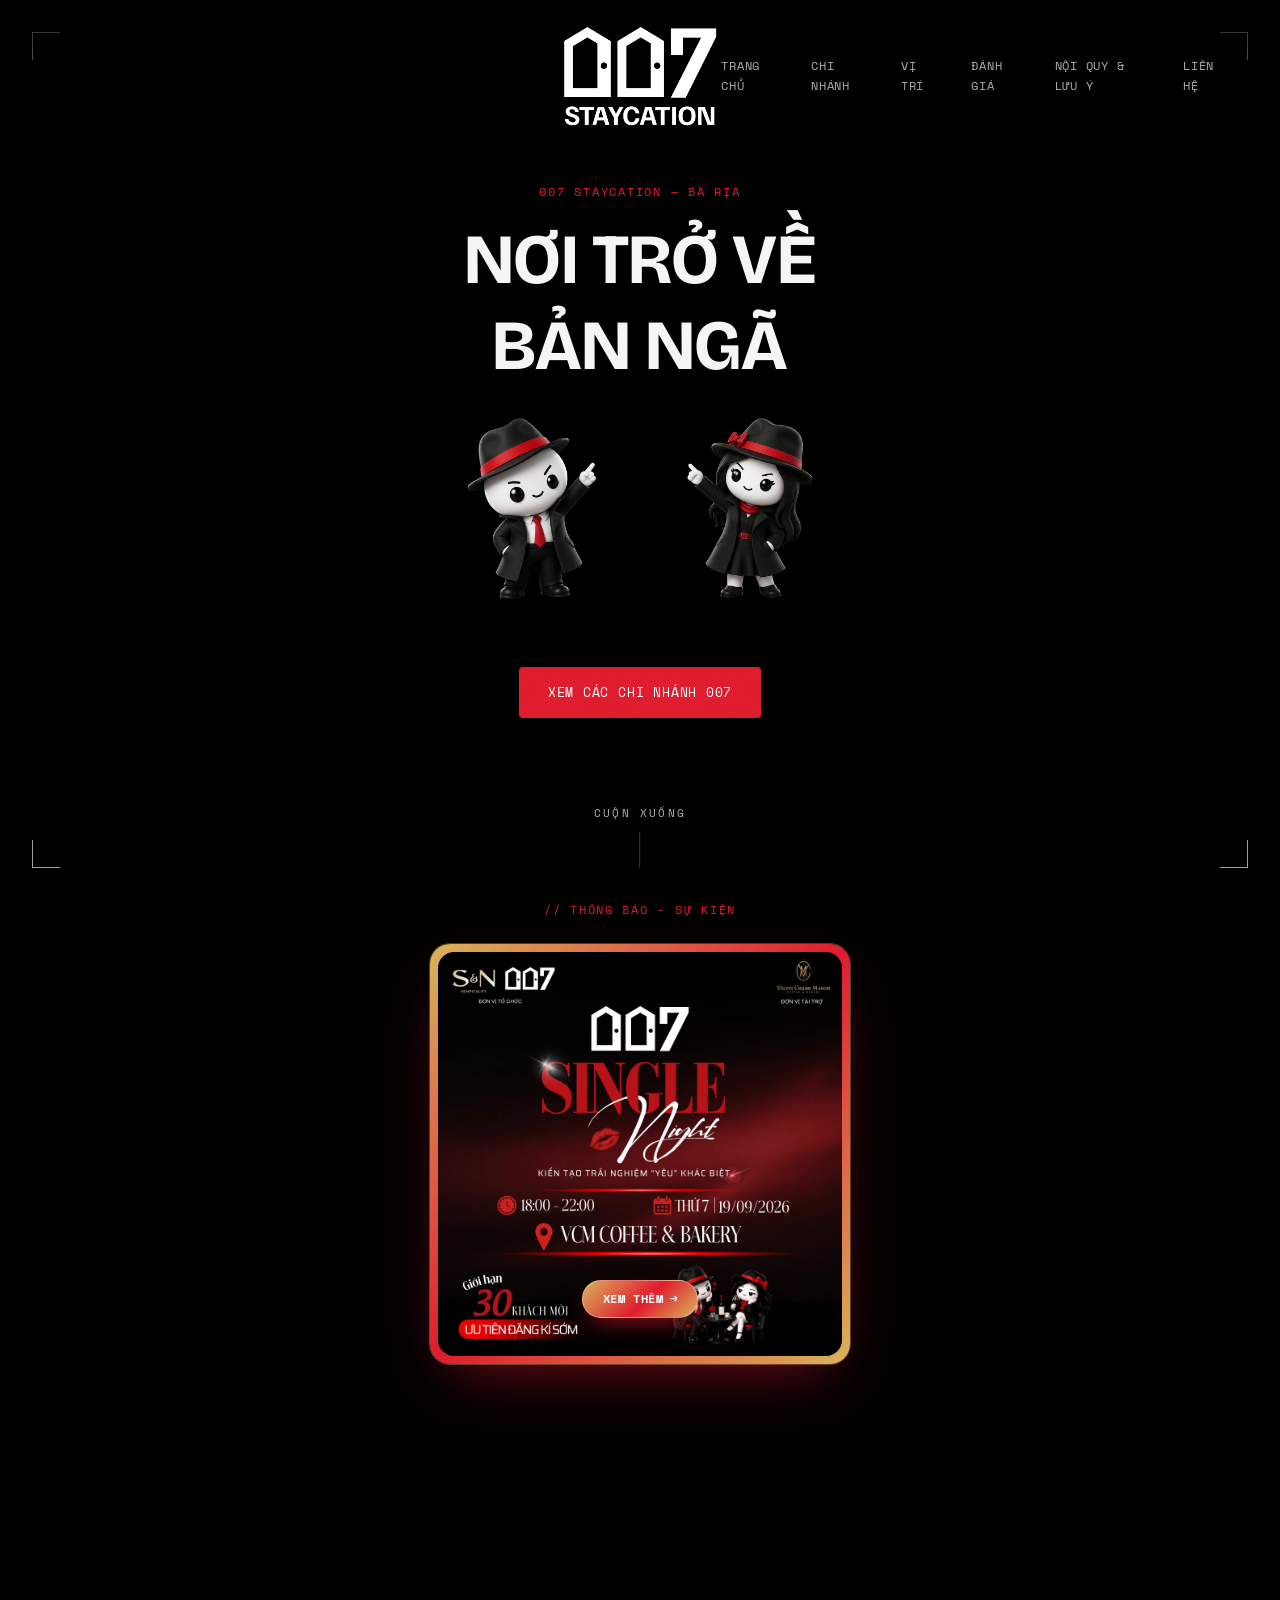
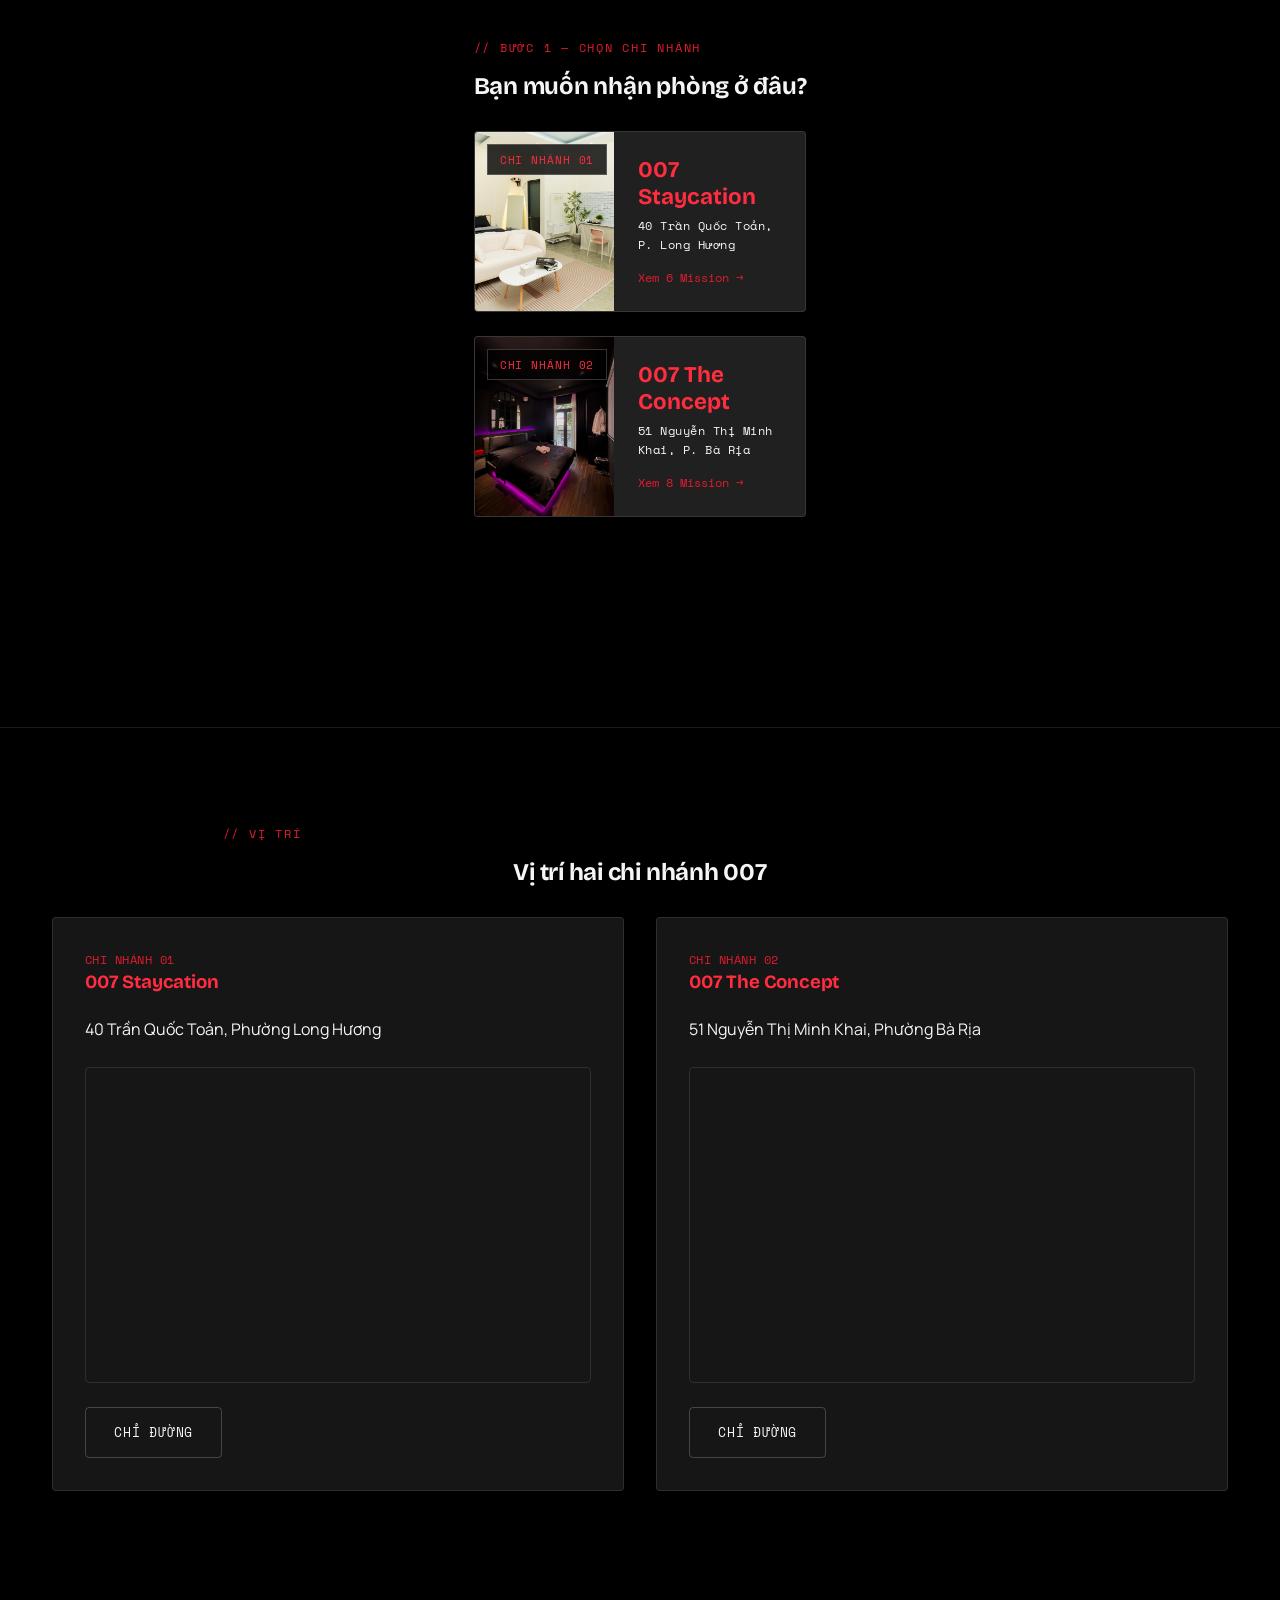
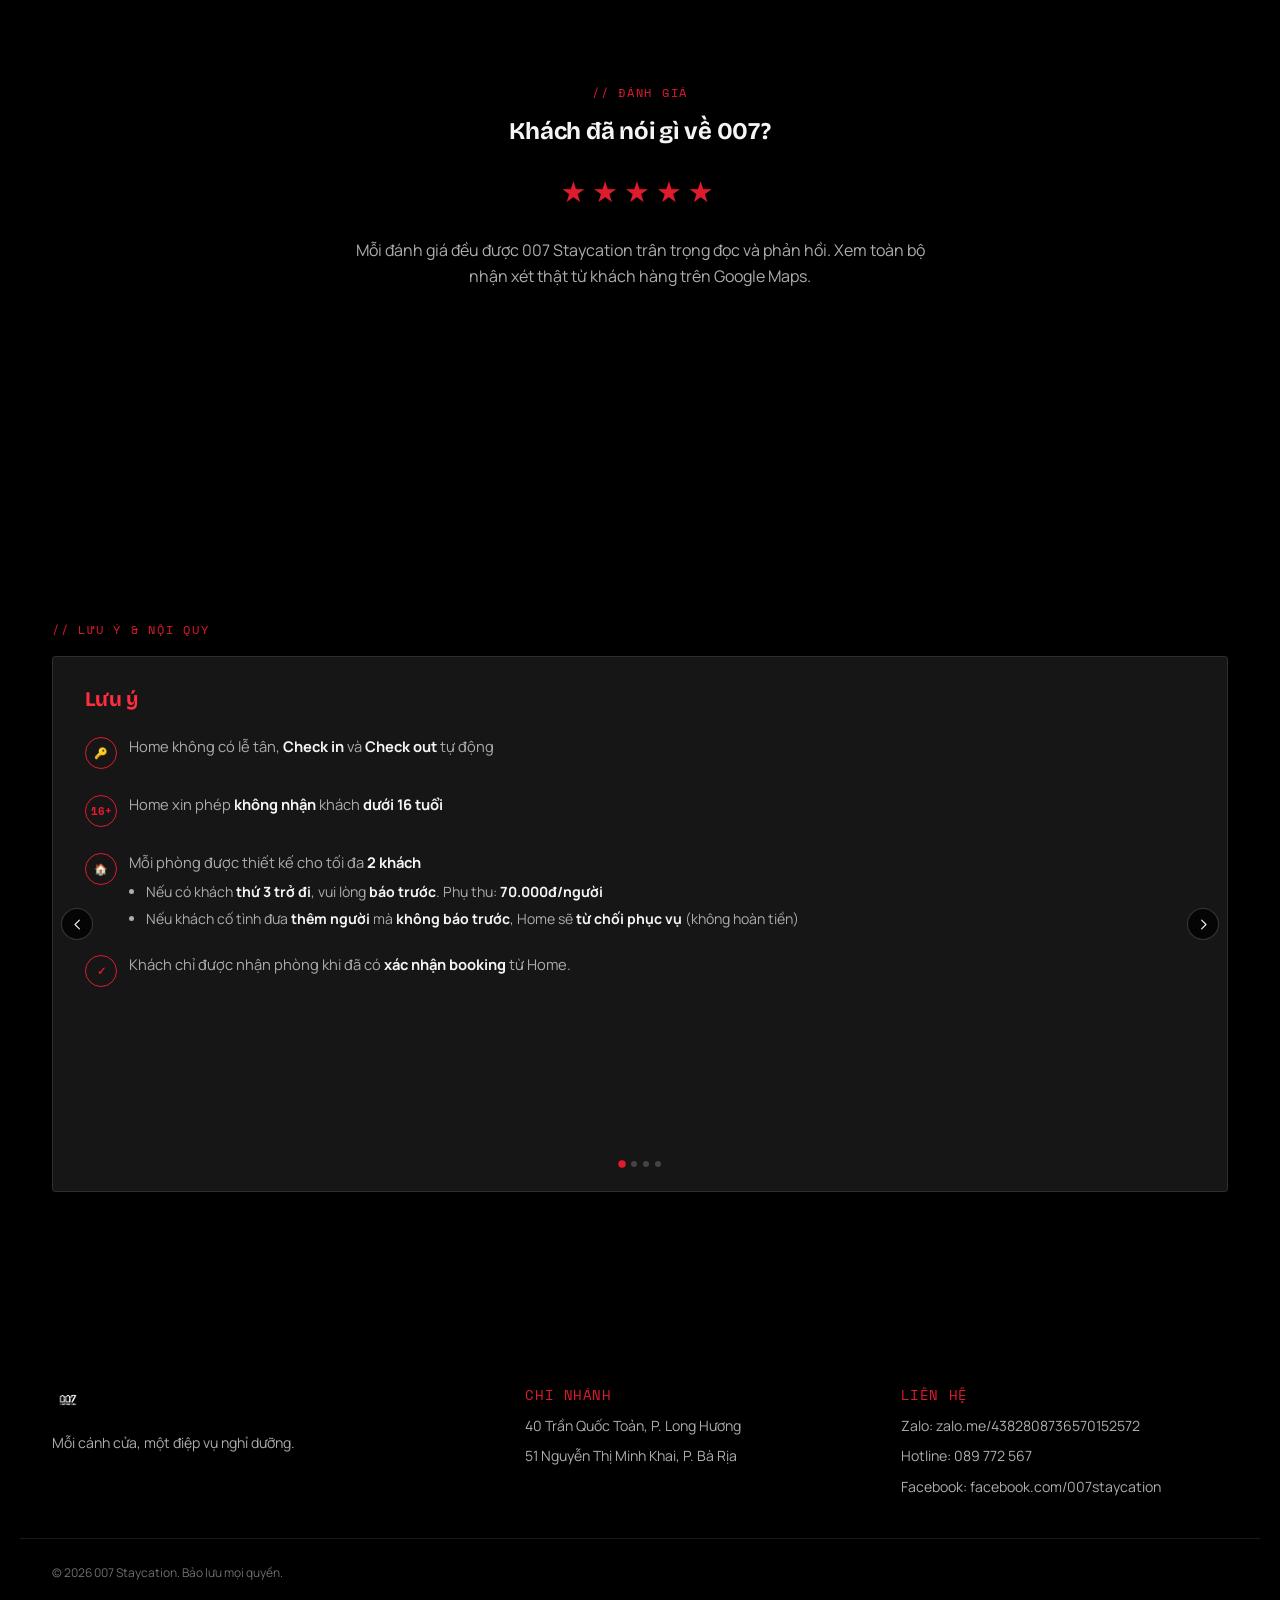
==== commit 2ab60334: "Remove the 2/9 holiday price-adjustment notice slide Only the 007 Single Night event poster remains " ====
--- a/index.html
+++ b/index.html
@@ -77,17 +77,6 @@
           <img src="assets/images/single-night-event-poster.webp" alt="007 Single Night — sự kiện kết nối độc thân, Thứ 7 19/09/2026, 18:00–22:00 tại VCM Coffee & Bakery, giới hạn 30 khách mời" loading="lazy">
           <span class="notice__cta">Xem thêm <span aria-hidden="true">→</span></span>
         </a>
-        <img class="notice__slide" src="assets/images/holiday-notice-29-8-v2.jpg" alt="Thông báo điều chỉnh giá dịp lễ 2/9: tăng 20% so với giá cuối tuần, áp dụng từ Thứ Bảy 29.08.2026 đến hết Thứ Tư 02.09.2026" loading="lazy">
-      </div>
-      <button class="notice__arrow notice__arrow--prev" aria-label="Ảnh trước">
-        <svg viewBox="0 0 24 24" fill="none"><path d="M15 5l-7 7 7 7" stroke="currentColor" stroke-width="1.8" stroke-linecap="round" stroke-linejoin="round"/></svg>
-      </button>
-      <button class="notice__arrow notice__arrow--next" aria-label="Ảnh sau">
-        <svg viewBox="0 0 24 24" fill="none"><path d="M9 5l7 7-7 7" stroke="currentColor" stroke-width="1.8" stroke-linecap="round" stroke-linejoin="round"/></svg>
-      </button>
-      <div class="notice__dots">
-        <span class="notice__dot is-active"></span>
-        <span class="notice__dot"></span>
       </div>
     </div>
   </div>
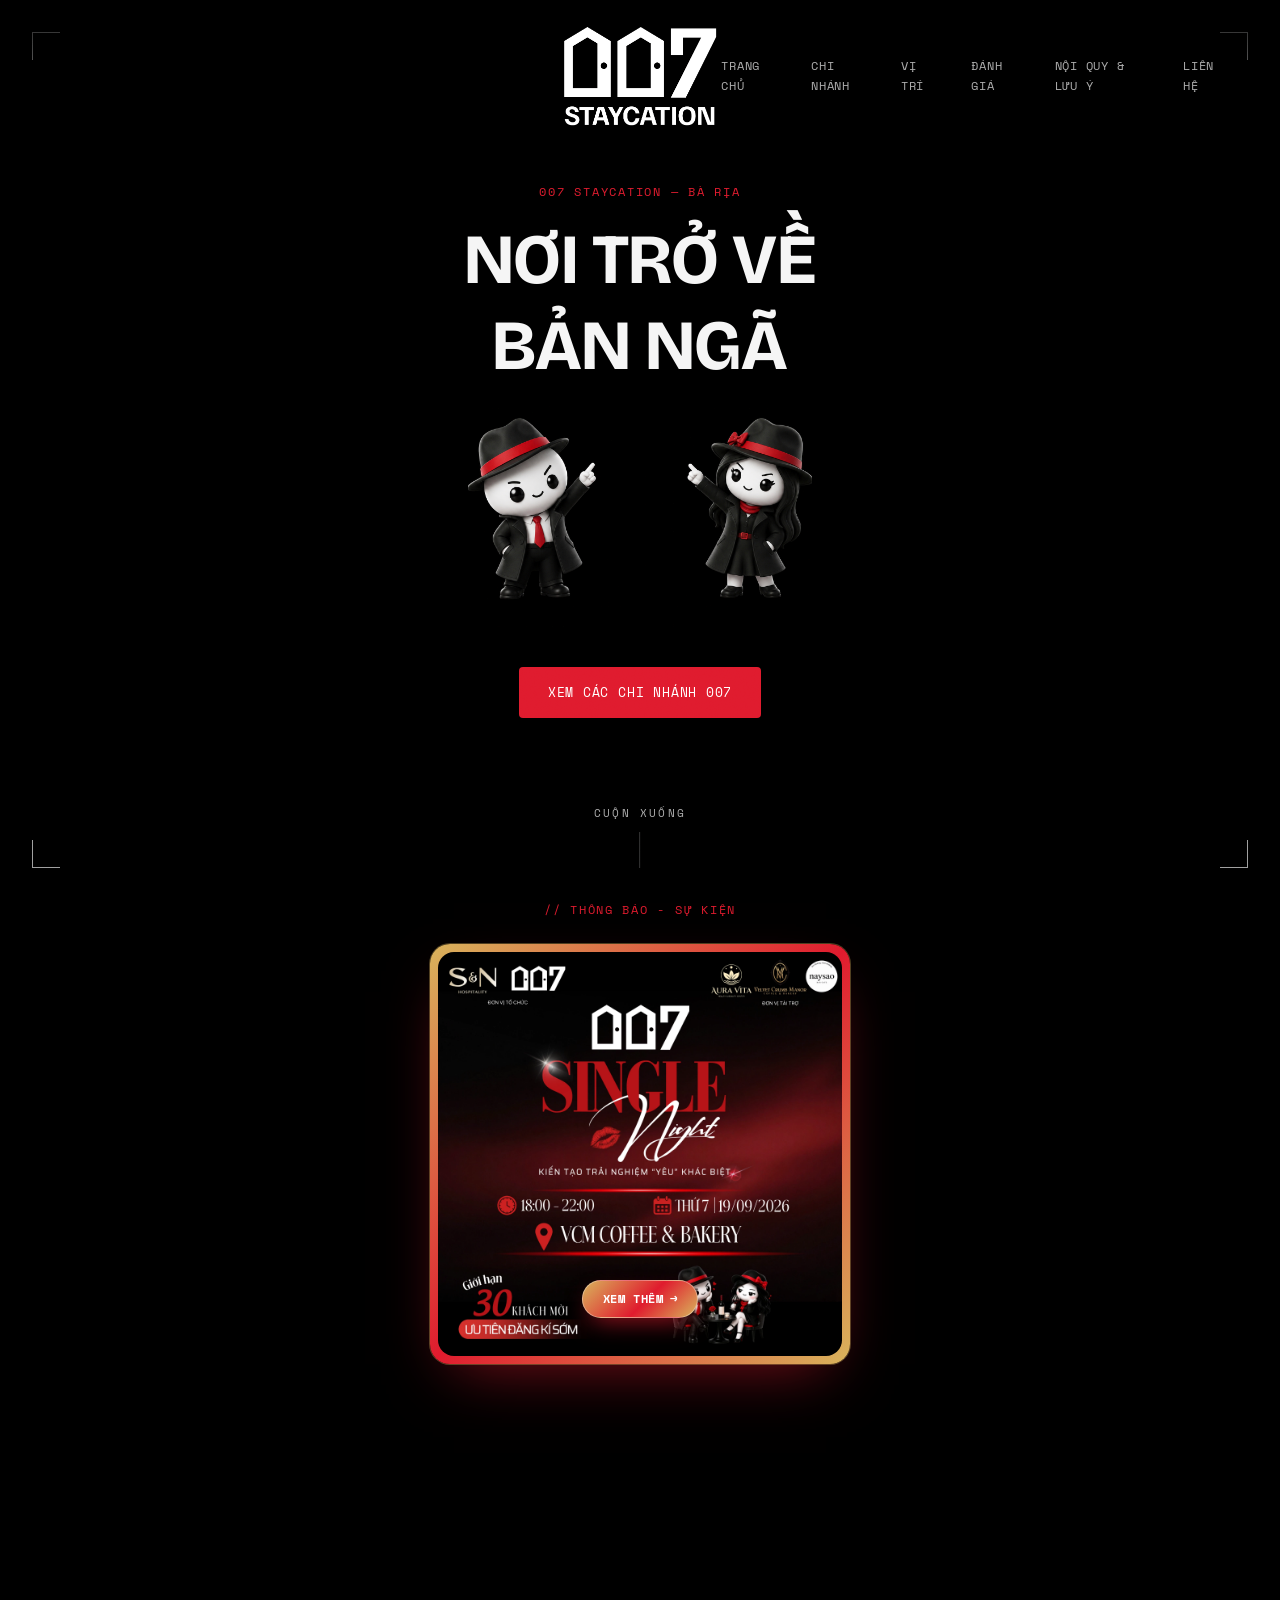
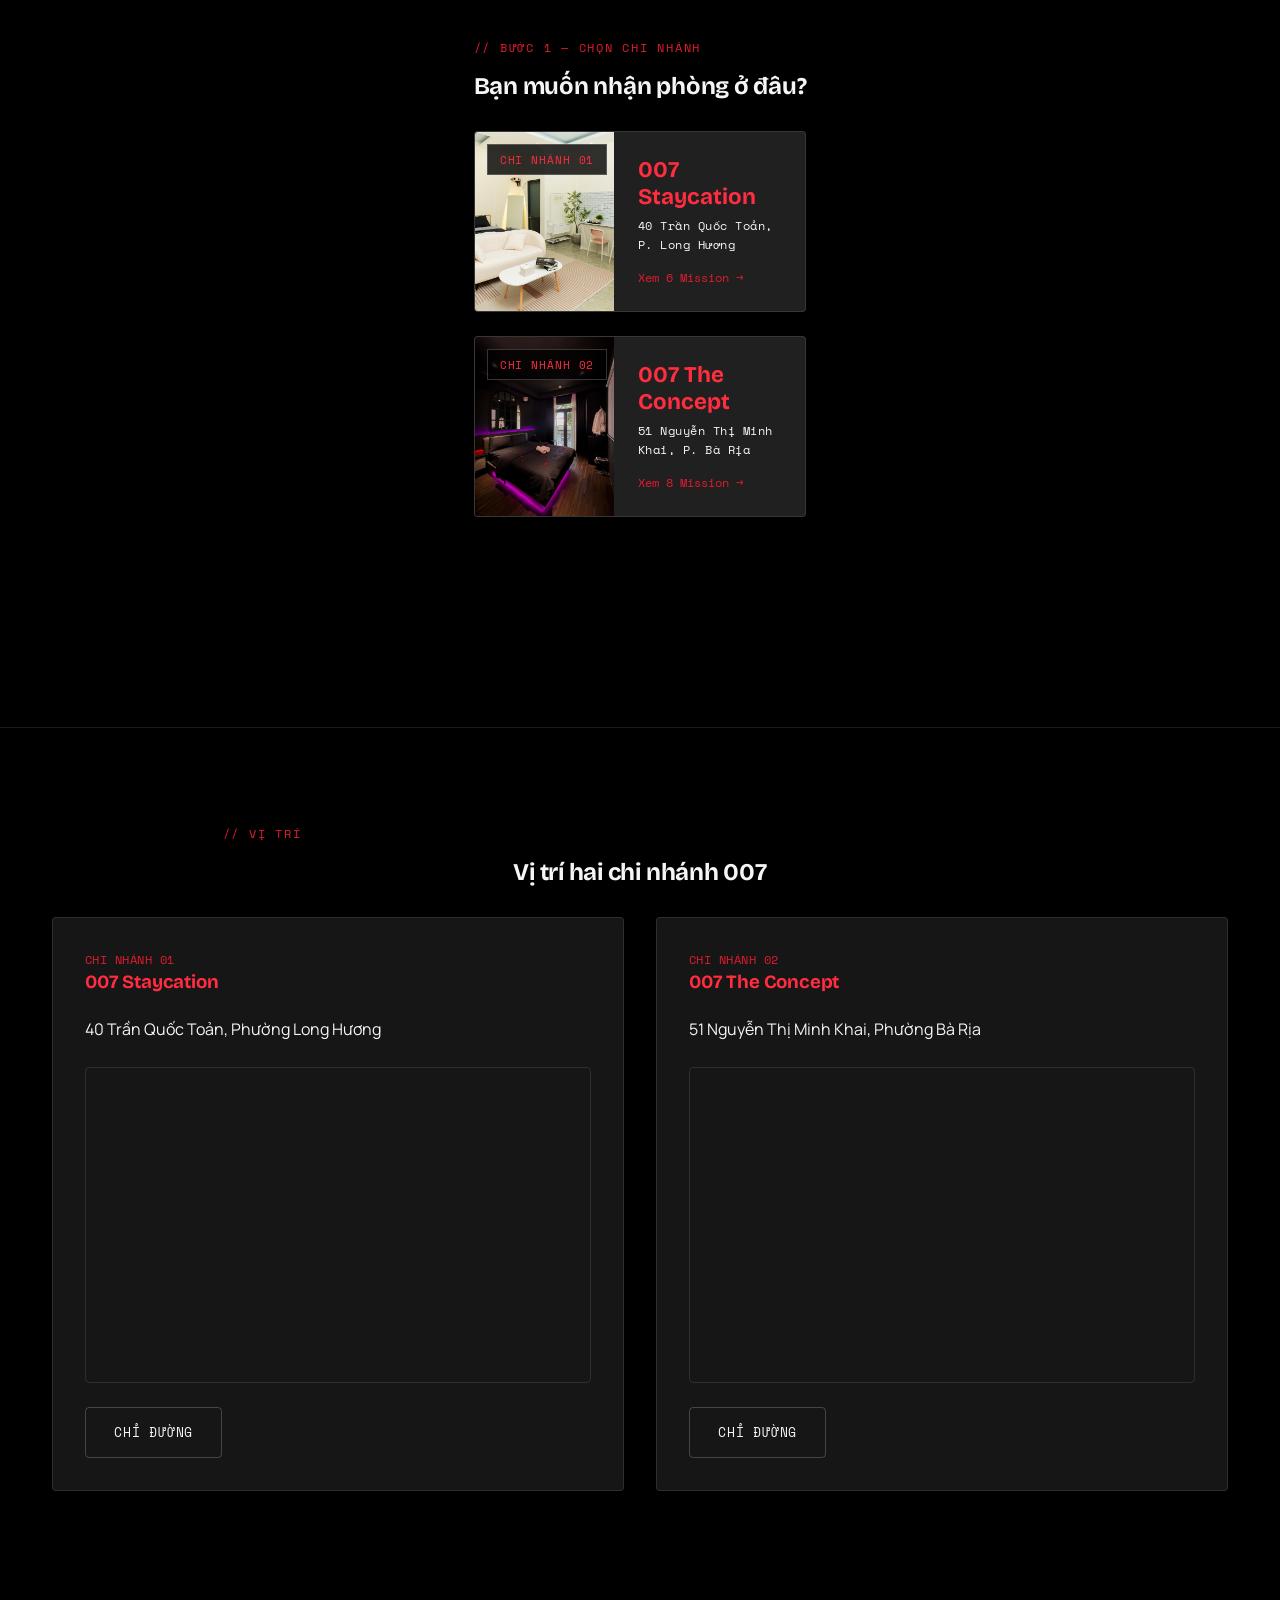
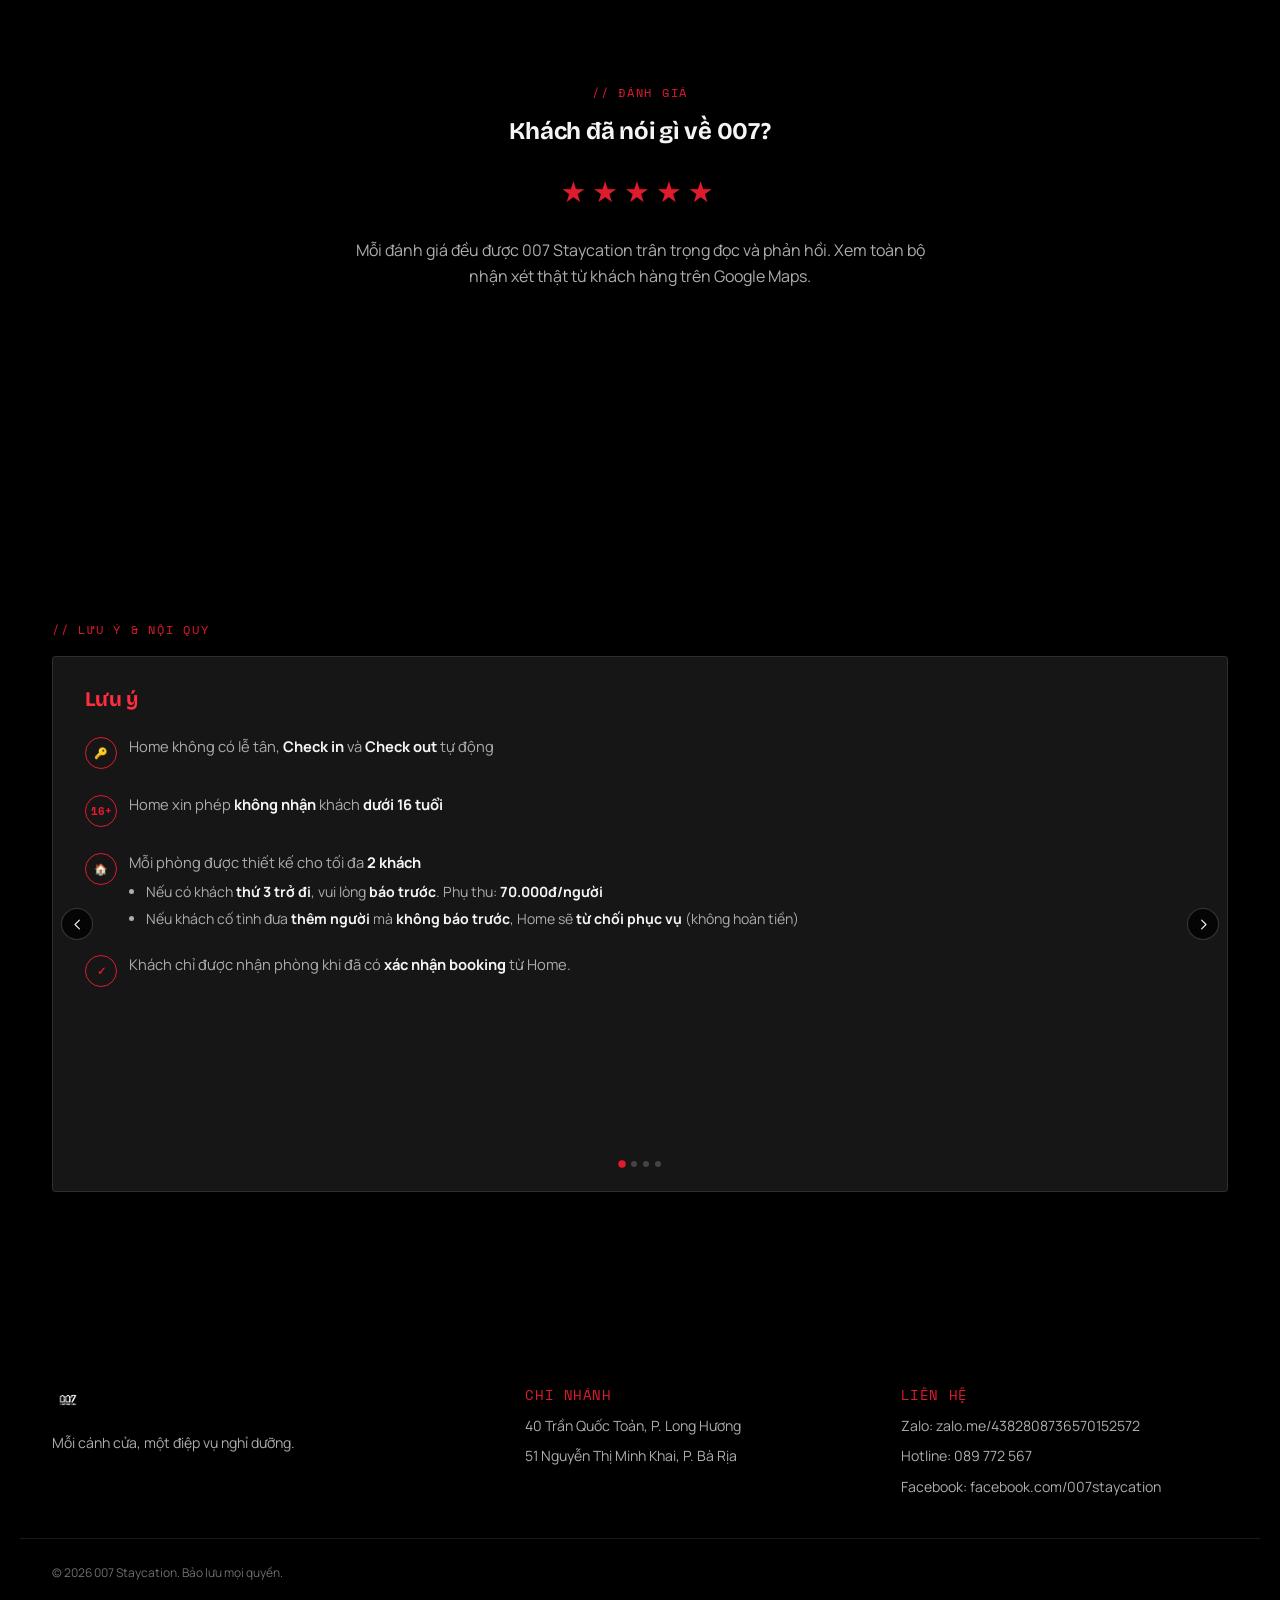
==== commit 05f56737: "Rename the notice poster to bust Hostinger's 7-day CDN cache Same content as before — the previous u" ====
--- a/index.html
+++ b/index.html
@@ -74,7 +74,7 @@
     <div class="notice__frame reveal-up">
       <div class="notice__slides">
         <a class="notice__slide notice__slide--link is-active" href="https://007-single-night.vercel.app" target="_blank" rel="noopener" aria-label="Đăng ký sự kiện 007 Single Night">
-          <img src="assets/images/single-night-event-poster.webp" alt="007 Single Night — sự kiện kết nối độc thân, Thứ 7 19/09/2026, 18:00–22:00 tại VCM Coffee & Bakery, giới hạn 30 khách mời" loading="lazy">
+          <img src="assets/images/single-night-event-poster-v2.webp" alt="007 Single Night — sự kiện kết nối độc thân, Thứ 7 19/09/2026, 18:00–22:00 tại VCM Coffee & Bakery, giới hạn 30 khách mời" loading="lazy">
           <span class="notice__cta">Xem thêm <span aria-hidden="true">→</span></span>
         </a>
       </div>
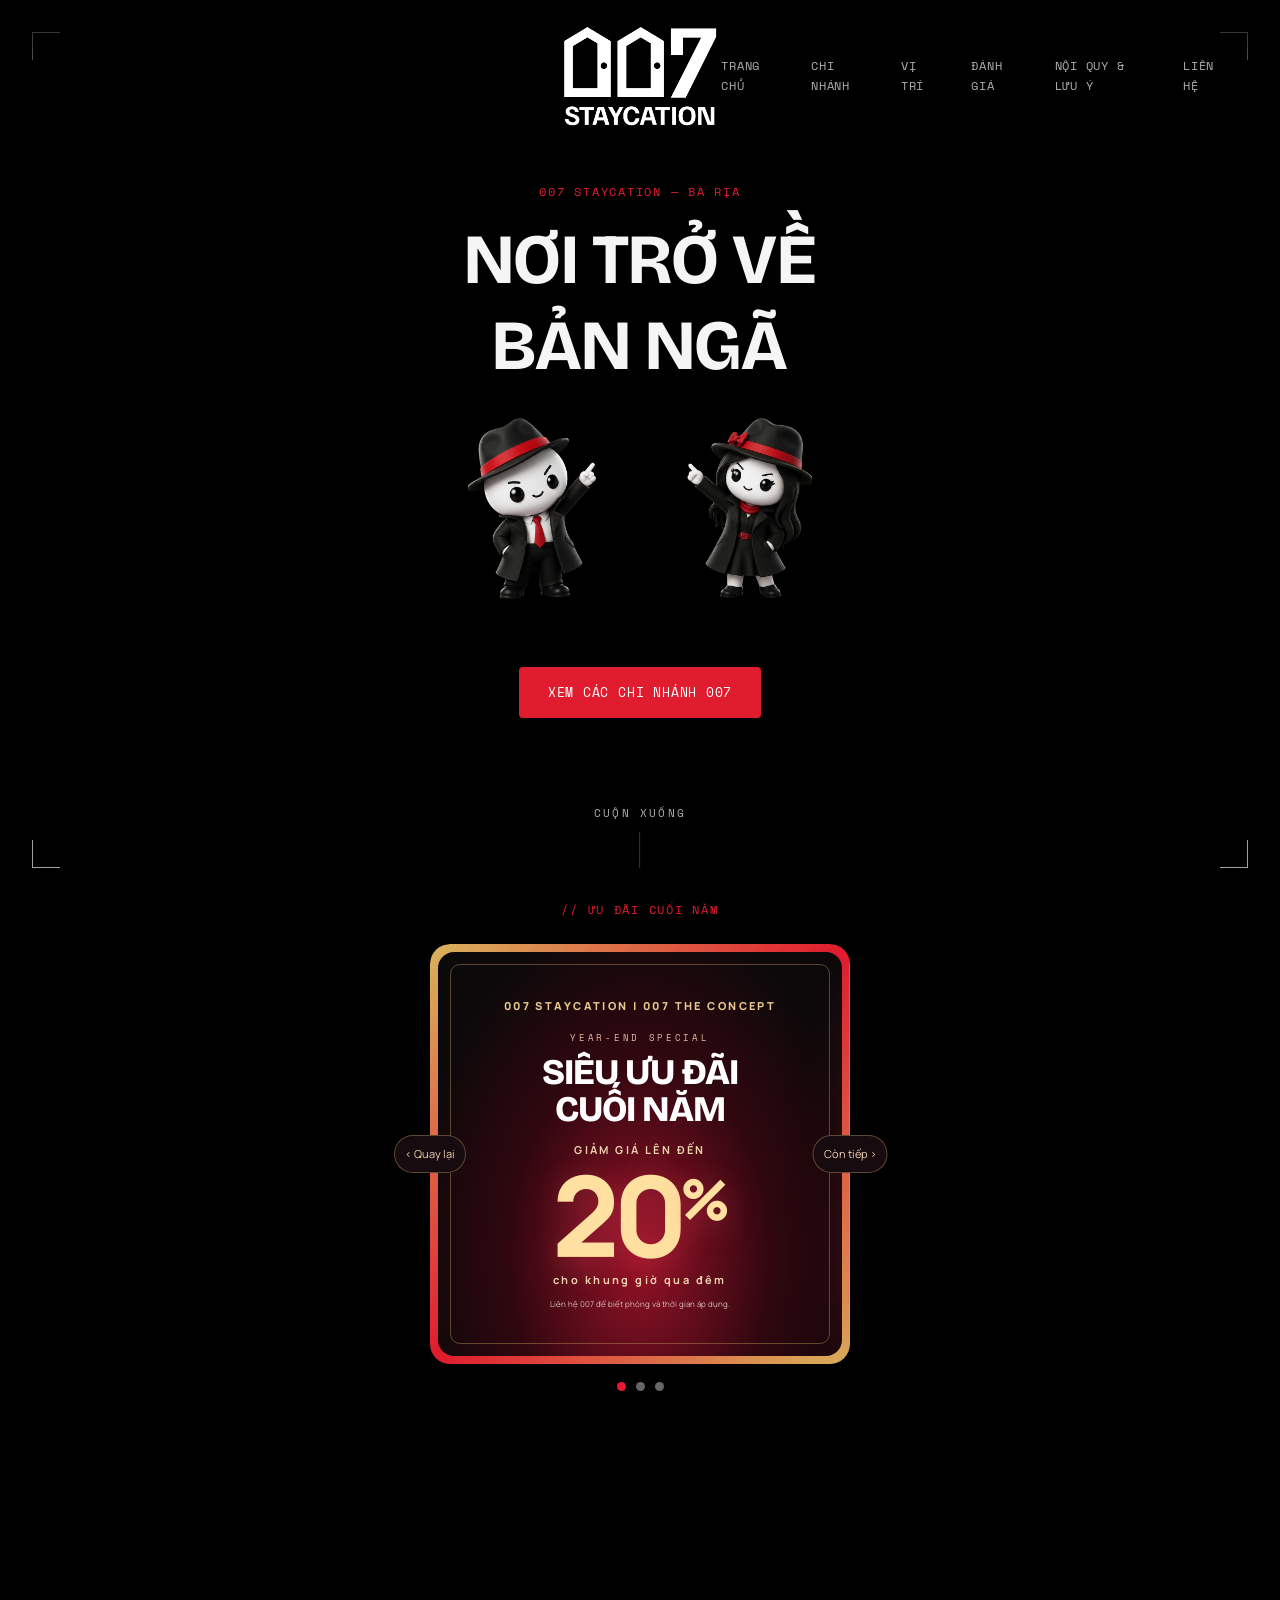
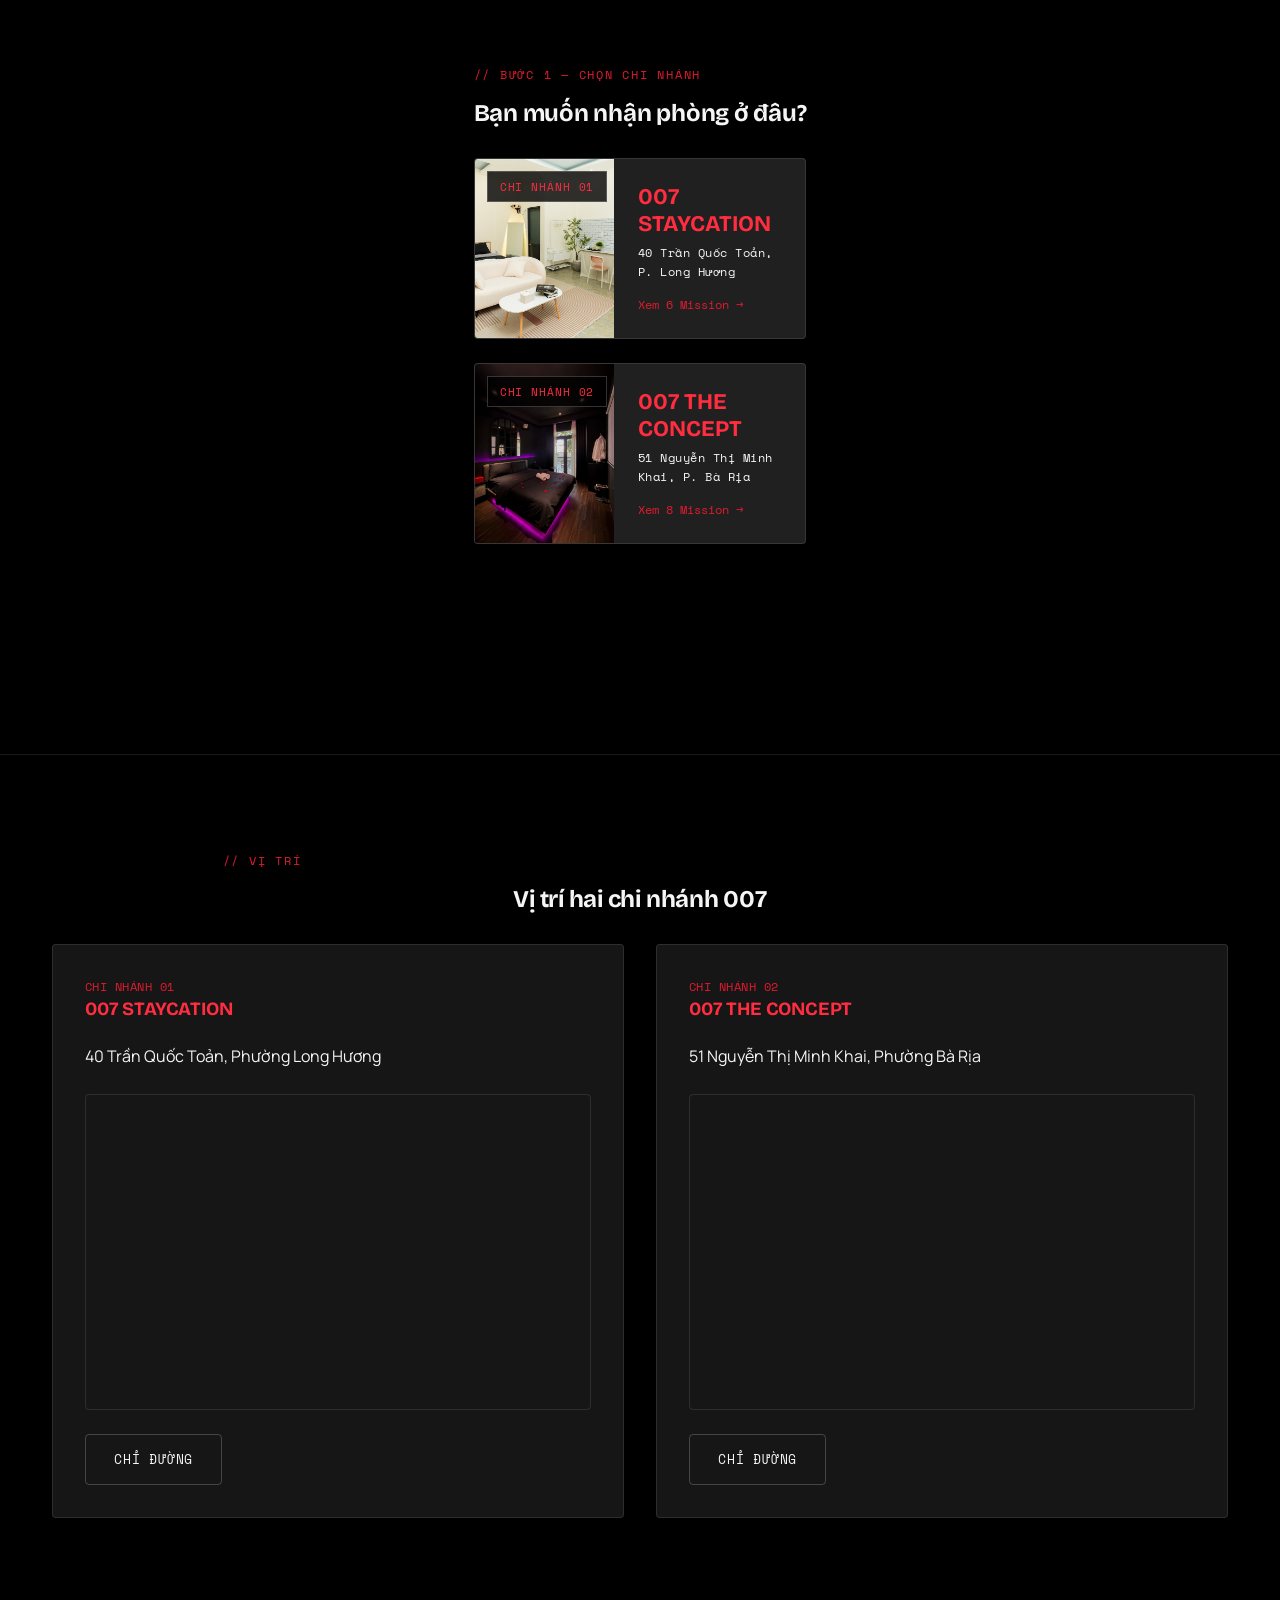
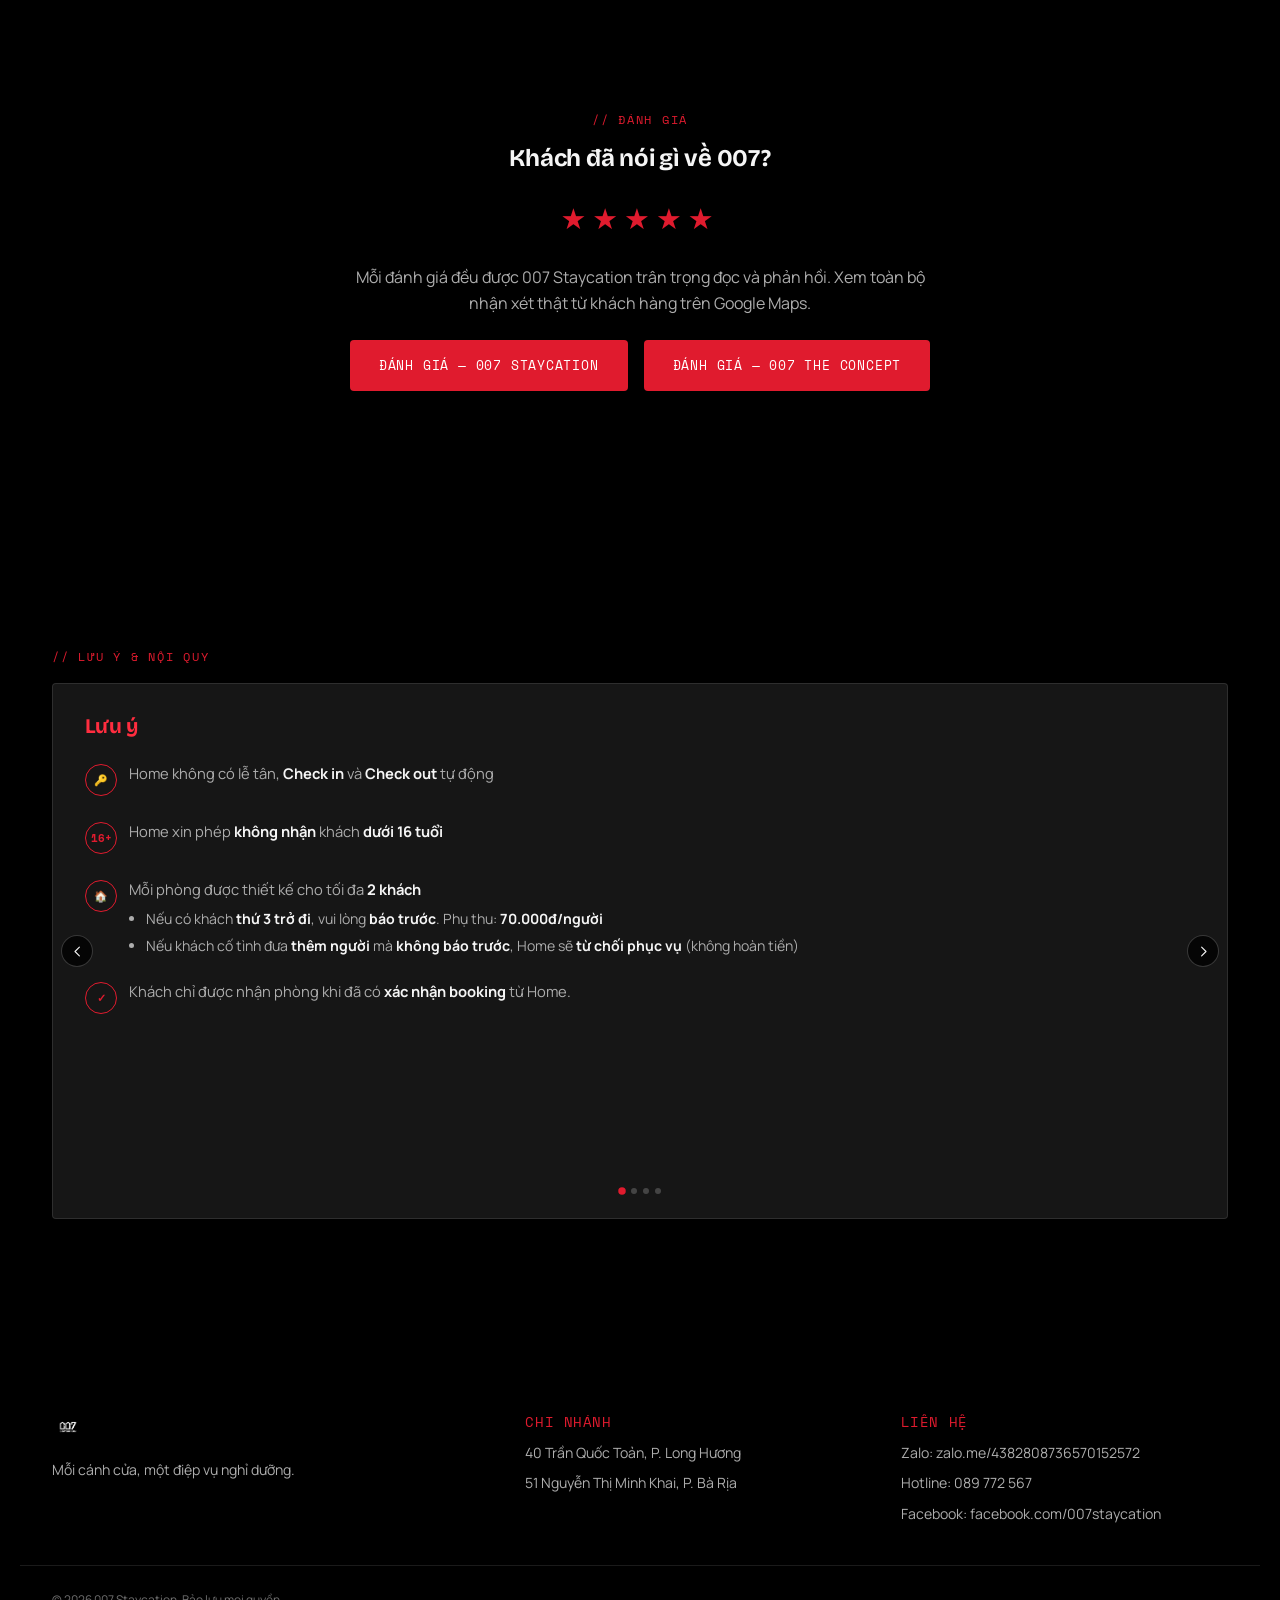
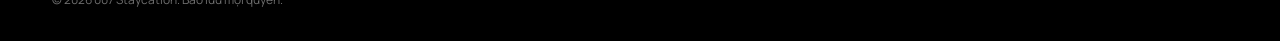
==== commit 495a6919: "Publish updated 007 homepage and promotion carousel" ====
--- a/index.html
+++ b/index.html
@@ -70,14 +70,46 @@
 <!-- HOLIDAY PRICE-ADJUSTMENT NOTICE -->
 <section class="notice">
   <div class="section-inner notice__inner">
-    <p class="tag reveal-up">// THÔNG BÁO - SỰ KIỆN</p>
+    <p class="tag reveal-up">// ƯU ĐÃI CUỐI NĂM</p>
+    <div class="notice-carousel" aria-label="Thông báo 007">
+    <div class="notice-viewport"><div class="notice__board">
     <div class="notice__frame reveal-up">
-      <div class="notice__slides">
-        <a class="notice__slide notice__slide--link is-active" href="https://007-single-night.vercel.app" target="_blank" rel="noopener" aria-label="Đăng ký sự kiện 007 Single Night">
-          <img src="assets/images/single-night-event-poster-v2.webp" alt="007 Single Night — sự kiện kết nối độc thân, Thứ 7 19/09/2026, 18:00–22:00 tại VCM Coffee & Bakery, giới hạn 30 khách mời" loading="lazy">
-          <span class="notice__cta">Xem thêm <span aria-hidden="true">→</span></span>
-        </a>
-      </div>
+      <a class="yearend" href="uu-dai.html" aria-label="Xem thêm các chương trình ưu đãi">
+        <span class="yearend__brand">007 STAYCATION | 007 THE CONCEPT</span>
+        <span class="yearend__eyebrow">YEAR-END SPECIAL</span>
+        <h2>SIÊU ƯU ĐÃI<br>CUỐI NĂM</h2>
+        <span class="yearend__upto">GIẢM GIÁ LÊN ĐẾN</span>
+        <strong class="yearend__number">20<span>%</span></strong>
+        <span class="yearend__upto">cho khung giờ qua đêm</span>
+        <small>Liên hệ 007 để biết phòng và thời gian áp dụng.</small>
+      </a>
+    </div>
+    <div class="notice__frame">
+      <a class="yearend notice-promo" href="#missions" aria-label="Combo 2 giờ chỉ từ 160k">
+<span class="yearend__brand">007 STAYCATION | 007 THE CONCEPT</span>
+<span class="yearend__eyebrow">TRI ÂN CUỐI NĂM</span>
+<h2>ĐÃ CÓ THÊM</h2>
+<div class="combo-announcement__hero"><span>combo</span><strong>2H</strong></div>
+<div class="combo-announcement__price"><span>chỉ từ</span><strong>160k</strong></div>
+
+<span class="notice-promo__slogan">KHOẢNG NGHỈ RIÊNG CỦA BẠN</span>
+<span class="yearend__button">ĐẶT PHÒNG NGAY ↗</span>
+</a>
+    </div>
+    <div class="notice__frame">
+      <a class="yearend notice-promo" href="#missions" aria-label="Mua thêm ca sáng ưu đãi 30%">
+<span class="yearend__brand">007 STAYCATION | 007 THE CONCEPT</span>
+<span class="yearend__eyebrow">TRI ÂN CUỐI NĂM</span>
+<h2>MUA THÊM<br>CA SÁNG</h2>
+<span class="yearend__upto">ƯU ĐÃI</span>
+<strong class="yearend__number">30<span>%</span></strong>
+<div class="notice-promo__details">Dành cho khách ở gói qua đêm</div>
+<span class="yearend__button">ĐẶT PHÒNG NGAY ↗</span>
+</a>
+    </div>
+    </div>
+    </div><div class="notice-nav"><button type="button" class="notice-prev" aria-label="Thông báo trước">&lt; Quay lại</button><button type="button" class="notice-next" aria-label="Thông báo tiếp theo">Còn tiếp &gt;</button></div>
+    <div class="notice-dots"><button type="button" aria-label="Ưu đãi cuối năm" aria-pressed="true"></button><button type="button" aria-label="Combo 2 giờ" aria-pressed="false"></button><button type="button" aria-label="Ưu đãi ca sáng" aria-pressed="false"></button></div>
     </div>
   </div>
 </section>
@@ -102,7 +134,7 @@
             <span class="branch-card__badge mono">CHI NHÁNH 01</span>
           </span>
           <span class="branch-card__body">
-            <span class="branch-card__name">007 Staycation</span>
+            <span class="branch-card__name">007 STAYCATION</span>
             <span class="branch-card__addr mono">40 Trần Quốc Toản, P. Long Hương</span>
             <span class="branch-card__cta">Xem 6 Mission →</span>
           </span>
@@ -121,7 +153,7 @@
             <span class="branch-card__badge mono">CHI NHÁNH 02</span>
           </span>
           <span class="branch-card__body">
-            <span class="branch-card__name">007 The Concept</span>
+            <span class="branch-card__name">007 THE CONCEPT</span>
             <span class="branch-card__addr mono">51 Nguyễn Thị Minh Khai, P. Bà Rịa</span>
             <span class="branch-card__cta">Xem 8 Mission →</span>
           </span>
@@ -145,7 +177,7 @@
     <div class="location-grid">
       <div class="location-card reveal-up">
         <p class="mono">CHI NHÁNH 01</p>
-        <h3>007 Staycation</h3>
+        <h3>007 STAYCATION</h3>
         <p class="location-card__addr">40 Trần Quốc Toản, Phường Long Hương</p>
         <div class="location-card__map">
           <iframe loading="lazy" src="https://www.google.com/maps?q=40+Tr%E1%BA%A7n+Qu%E1%BB%91c+To%E1%BA%A3n%2C+Ph%C6%B0%E1%BB%9Dng+Long+H%C6%B0%C6%A1ng%2C+B%C3%A0+R%E1%BB%8Ba&output=embed" width="100%" height="100%" style="border:0" allowfullscreen referrerpolicy="no-referrer-when-downgrade"></iframe>
@@ -154,7 +186,7 @@
       </div>
       <div class="location-card reveal-up">
         <p class="mono">CHI NHÁNH 02</p>
-        <h3>007 The Concept</h3>
+        <h3>007 THE CONCEPT</h3>
         <p class="location-card__addr">51 Nguyễn Thị Minh Khai, Phường Bà Rịa</p>
         <div class="location-card__map">
           <iframe loading="lazy" src="https://www.google.com/maps?q=51+Nguy%E1%BB%85n+Th%E1%BB%8B+Minh+Khai%2C+Ph%C6%B0%E1%BB%9Dng+B%C3%A0+R%E1%BB%8Ba&output=embed" width="100%" height="100%" style="border:0" allowfullscreen referrerpolicy="no-referrer-when-downgrade"></iframe>
@@ -331,7 +363,7 @@
   <div class="section-inner">
     <button class="back-link mono" id="backToBranches">← Về trang chủ</button>
     <p class="tag" id="roomSelectBranchTag">// CHI NHÁNH 01</p>
-    <h2 id="roomsPageTitle">007 Staycation</h2>
+    <h2 id="roomsPageTitle">007 STAYCATION</h2>
     <p class="branch-address mono" id="branchAddress">40 Trần Quốc Toản, Phường Long Hương</p>
 
     <!-- AVAILABILITY SEARCH — pick a date/time, see which Missions are free -->
@@ -365,7 +397,7 @@
         </div>
         <div class="availability__field" id="availFieldC">
           <label for="availDuration" id="availFieldCLabel">Số giờ nghỉ</label>
-          <select id="availDuration"><!-- populated by JS: 3–12 giờ --></select>
+          <select id="availDuration"><!-- populated by JS: 2–12 giờ --></select>
           <select id="availTimeOut" hidden><!-- populated by JS: từ 09:00, mỗi 30 phút --></select>
         </div>
         <button class="btn btn--primary availability__submit" id="availSearchBtn">Tìm phòng trống</button>
--- a/css/style.css
+++ b/css/style.css
@@ -600,3 +600,68 @@
     object-fit:contain;
   }
 }
+
+/* Year-end announcement */
+.notice__board{display:flex;justify-content:center;align-items:stretch;gap:28px;width:100%;flex-wrap:wrap}
+.notice__board .notice__frame{flex:1 1 300px;max-width:420px}
+.yearend{position:relative;isolation:isolate;aspect-ratio:1;overflow:hidden;display:flex;flex-direction:column;align-items:center;justify-content:center;text-align:center;padding:22px 18px;color:#fff;border-radius:16px;background:radial-gradient(ellipse at 50% 75%,#971228 0%,#30070f 46%,#0b090a 82%);text-decoration:none}
+.yearend:before{content:"";position:absolute;inset:12px;border:1px solid #caa46066;border-radius:10px;z-index:-1}
+.yearend__brand{font-size:11px;font-weight:800;letter-spacing:.22em;color:#e6c98f}
+.yearend__eyebrow{font-family:var(--font-mono);font-size:9px;letter-spacing:.3em;margin-top:16px;color:#e9bba5}
+.yearend h2{font-size:clamp(25px,3vw,36px);line-height:1.04;margin:9px 0 12px;font-weight:900;letter-spacing:-.03em;color:#fff}
+.yearend__upto{font-size:11px;letter-spacing:.22em;font-weight:700;color:#ecd1ad}
+.yearend__number{font-size:clamp(76px,9vw,112px);line-height:1;font-weight:900;letter-spacing:-.07em;color:#ffe0a1;text-shadow:0 6px 32px #ff526355}
+.yearend__number span{font-size:.5em;vertical-align:top;display:inline-block;margin-top:12px;letter-spacing:-.04em}
+.yearend__copy{font-size:11px;line-height:1.6;margin:8px 0 13px;color:#f1dcd9}
+.yearend__button{border-radius:999px;background:#ed1734;border:1px solid #ff7281;padding:10px 20px;font-weight:800;font-size:10px;letter-spacing:.08em;transition:background .2s}
+.yearend:hover .yearend__button{background:#b80923}
+.yearend small{font-size:8px;color:#d4bcb6;margin-top:10px}
+@media(max-width:520px){.notice__board{gap:20px}.yearend h2{font-size:30px}.yearend__number{font-size:96px}}
+
+.room-card__old-price{display:block;color:#999;font-size:1em;font-weight:400;margin-bottom:6px;text-decoration:line-through;}
+
+.notice-carousel{width:100%;max-width:420px;margin:auto;overflow:hidden}
+.notice-carousel .notice__board{display:flex;flex-wrap:nowrap;justify-content:flex-start;gap:0;transition:transform .6s ease}
+.notice-carousel .notice__frame{flex:0 0 100%;min-width:0;max-width:none;box-sizing:border-box}
+.notice-dots{display:flex;justify-content:center;gap:10px;margin-top:18px}
+.notice-dots button{width:9px;height:9px;padding:0;border:0;border-radius:50%;background:#666;cursor:pointer}
+.notice-dots button[aria-pressed="true"]{background:#ed1734}
+.combo-announcement{background:radial-gradient(ellipse at 50% 75%,#8a1625,#21090e 55%,#0b090a 85%)}
+@media(prefers-reduced-motion:reduce){.notice-carousel .notice__board{transition:none}}
+
+.combo-announcement__price{font-size:22px;font-weight:800;color:#ffe0a1;margin:8px 0 14px;line-height:1.2}
+
+.combo-announcement__hero{display:flex;align-items:baseline;justify-content:center;gap:12px;line-height:1;margin:4px 0}
+.combo-announcement__hero>span{font-size:clamp(24px,5vw,34px);font-weight:700;color:#fff}
+.combo-announcement__hero>strong{font-size:clamp(80px,17vw,112px);font-weight:900;letter-spacing:-.06em;color:#ffe0a1}
+.combo-announcement__price{display:flex;align-items:baseline;justify-content:center;gap:10px;margin:8px 0 18px;line-height:1.1}
+.combo-announcement__price>span{font-size:18px;font-weight:500;color:#fff}
+.combo-announcement__price>strong{font-size:clamp(34px,8vw,48px);font-weight:900;color:#ffe0a1}
+
+.combo-poster{display:block;aspect-ratio:1;overflow:hidden;border-radius:16px}.combo-poster img{display:block;width:100%;height:100%;object-fit:contain}.combo-poster:focus-visible{outline:3px solid #ffe0a1;outline-offset:-3px}
+
+.notice-promo__details{font-size:10px;line-height:1.65;color:#ecd1ad;margin:7px 0 12px}
+.notice-promo .combo-announcement__hero>strong{font-size:clamp(65px,15vw,90px)}
+.notice-promo .combo-announcement__price{margin:5px 0 8px}
+.notice-promo .combo-announcement__price>strong{font-size:38px}
+.notice-promo .yearend__eyebrow{margin-top:10px}
+.notice-promo h2{font-size:28px;margin:8px 0}
+.notice-promo .yearend__number{font-size:86px}
+@media(max-width:380px){.notice-promo__details{font-size:9px}.notice-promo h2{font-size:24px}.notice-promo .yearend__number{font-size:70px}.notice-promo .yearend__button{padding:7px 14px}}
+
+.notice-promo__slogan{font-size:10px;font-weight:600;letter-spacing:.13em;color:#ecd1ad;line-height:1.5;margin:4px 0 14px}
+
+.notice-nav{display:flex;justify-content:space-between;gap:12px;margin-top:14px}.notice-nav button{border:1px solid #caa46066;background:#180b10;color:#ecd1ad;border-radius:999px;padding:9px 16px;font:inherit;font-size:12px;cursor:pointer}.notice-nav button:hover{background:#7b1022}.notice-nav button:focus-visible{outline:2px solid #ffe0a1;outline-offset:3px}
+
+.notice-carousel{position:relative;overflow:visible;width:calc(100% - 160px)}
+.notice-viewport{overflow:hidden;width:100%;border-radius:20px}
+.notice-nav{position:absolute;top:0;left:-90px;right:-90px;height:calc(100% - 27px);margin:0;align-items:center;pointer-events:none}
+.notice-nav button{pointer-events:auto;padding:9px 10px;font-size:11px}
+@media(max-width:520px){.notice-carousel{width:calc(100% - 84px)}.notice-nav{left:-48px;right:-48px}.notice-nav button{width:44px;padding:9px 3px;font-size:9px;line-height:1.4}.notice-carousel .yearend{padding:16px 10px}.notice-carousel .yearend__brand{font-size:8px;letter-spacing:.12em}.notice-carousel .yearend h2{font-size:24px}.notice-carousel .yearend__number{font-size:76px}.notice-carousel .yearend__upto{font-size:9px;letter-spacing:.12em}}
+
+/* Place navigation directly over the frame's vertical borders. */
+.notice-carousel{width:calc(100% - 80px)}
+.notice-nav{left:0;right:0;z-index:3}
+.notice-nav .notice-prev{transform:translateX(-50%)}
+.notice-nav .notice-next{transform:translateX(50%)}
+@media(max-width:520px){.notice-carousel{width:calc(100% - 44px)}.notice-nav{left:0;right:0}}
